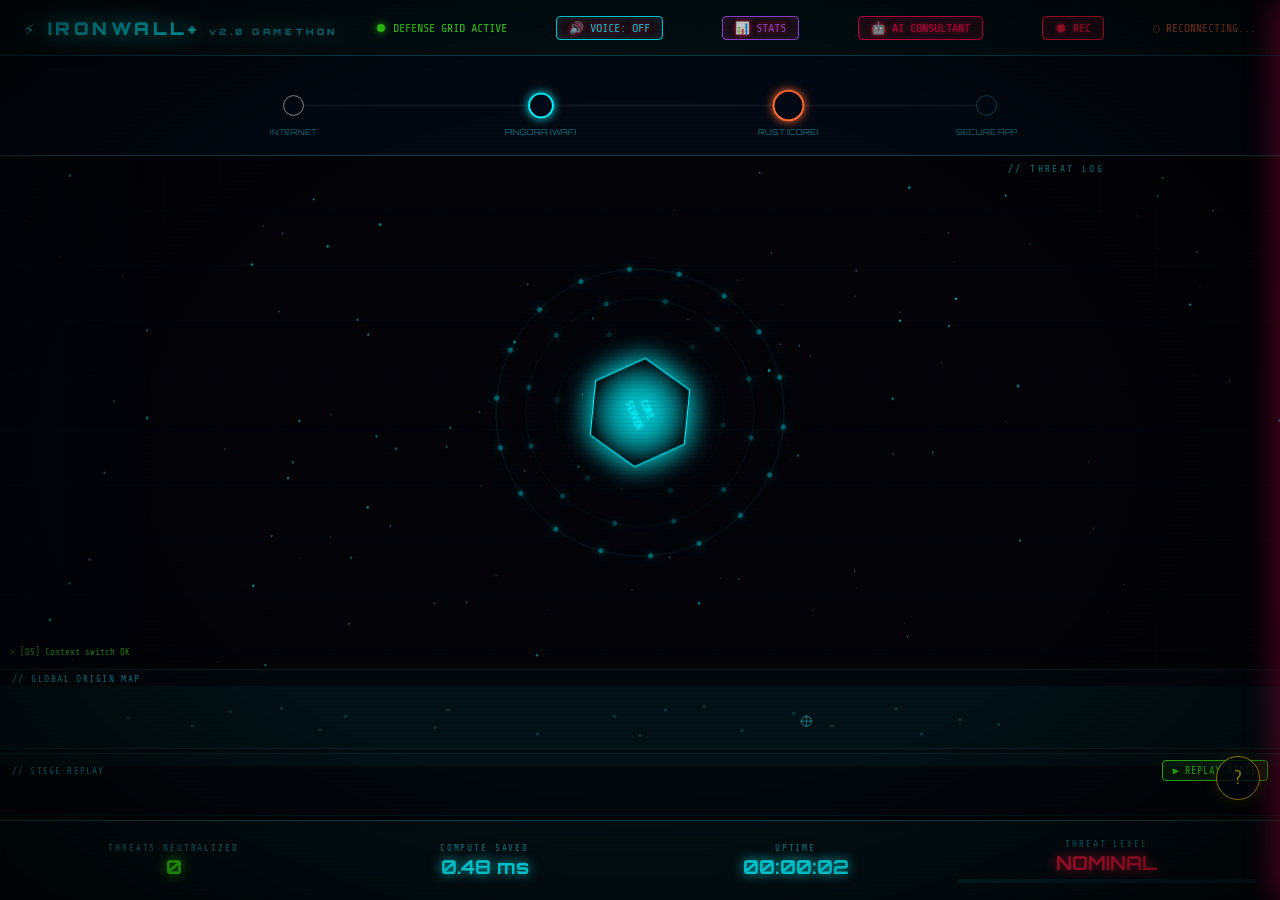
==== frontend/index.html @ 1abc2fde "feat: IronWall+ Gamethon v2.0 - complete demo with AI chatbot, attack flow fixes, voice announcement" ====
<!DOCTYPE html>
<html lang="en">

<head>
  <meta charset="UTF-8" />
  <meta name="viewport" content="width=device-width, initial-scale=1.0" />
  <title>IronWall+ | Cyberpunk Defense Grid</title>
  <meta name="description" content="IronWall+ — Real-time AI-powered network defense. Gamethon 2026 Demo." />
  <link rel="manifest" href="manifest.json" />
  <link rel="stylesheet" href="style.css" />
</head>

<body>

  <div id="app">

    <!-- ── Top Header ── -->
    <header id="header">
      <div class="logo">⚡ IRONWALL+ <span style="font-size:0.5em;opacity:0.6;">v2.0 GAMETHON</span></div>
      <div class="status-badge">
        <div class="status-dot"></div>
        <span>DEFENSE GRID ACTIVE</span>
      </div>
      <button id="voice-btn" class="record-btn"
        style="border-color: #00f5ff; color: #00f5ff; box-shadow: inset 0 0 10px rgba(0,245,255,0.2);">🔊 VOICE:
        OFF</button>
      <button id="stats-btn" class="record-btn"
        style="border-color:#a855f7;color:#a855f7;box-shadow:inset 0 0 10px rgba(168,85,247,0.2);">📊 STATS</button>
      <button id="ai-chat-toggle-btn" class="record-btn"
        style="border-color:#ff0055;color:#ff0055;box-shadow:inset 0 0 10px rgba(255,0,85,0.2);">🤖 AI
        CONSULTANT</button>
      <button id="record-btn" class="record-btn">⏺ REC</button>
      <div id="ws-status">◌ CONNECTING...</div>
    </header>

    <!-- ── Phase 4 — Network Visualization ── -->
    <div class="network-viz">
      <svg id="network-path-svg" viewBox="0 0 800 100">
        <path id="main-path" d="M 50,50 L 300,50 L 550,50 L 750,50" fill="none" stroke="rgba(255,255,255,0.05)"
          stroke-width="2" />
        <g class="node internet">
          <circle cx="50" cy="50" r="10" />
          <text x="50" y="80">INTERNET</text>
        </g>
        <g class="node pingora">
          <circle cx="300" cy="50" r="12" />
          <text x="300" y="80">PINGORA (WAF)</text>
        </g>
        <g class="node rust-core">
          <circle cx="550" cy="50" r="15" />
          <text x="550" y="80">RUST (CORE)</text>
        </g>
        <g class="node target">
          <circle cx="750" cy="50" r="10" />
          <text x="750" y="80">SECURE APP</text>
        </g>
        <!-- The Pulse -->
        <circle id="pulse-dot" cx="50" cy="50" r="6" fill="#00f5ff" opacity="0" />
      </svg>
    </div>

    <div id="arena-container">
      <div id="matrix-stream" class="matrix-log-container"></div>
      <!-- ── Arena ── -->
      <div id="arena">
        <!-- Main 2D Canvas — packets + Core Server -->
        <canvas id="gameCanvas"></canvas>
        <!-- WebGL glitch overlay shader -->
        <canvas id="glitchCanvas"></canvas>

        <!-- Combo Meter -->
        <div id="combo-display">
          <div id="combo-label">×1</div>
          <div id="combo-sub">COMBO MULTIPLIER</div>
        </div>

        <!-- Threat Log -->
        <div id="threat-log">
          <div id="threat-log-title">// THREAT LOG</div>
          <div id="log-entries"></div>
        </div>

        <!-- ── AI Debrief Notification (Blue Team slide-in) ── -->
        <div id="ai-debrief" class="ai-debrief hidden" aria-live="polite">
          <div class="debrief-header">
            <span class="debrief-shield">🛡</span>
            <span class="debrief-tag">FLUXGATE AI · BLUE TEAM DEBRIEF</span>
          </div>
          <div class="debrief-title" id="debrief-title">Attack Neutralized.</div>
          <div class="debrief-body" id="debrief-body"></div>
        </div>

      </div> <!-- End #arena -->
    </div> <!-- End #arena-container -->

    <!-- ── World Attack Map ── -->
    <div id="world-map-container">
      <div class="world-map-title">// GLOBAL ORIGIN MAP</div>
      <canvas id="worldMapCanvas"></canvas>
    </div>

    <!-- ── Live Stats Panel ── -->
    <div id="stats-panel" class="hidden">
      <div class="stats-header">// SESSION STATISTICS <button id="stats-close"
          style="float:right;background:none;border:none;color:#888;cursor:pointer;font-size:1rem;">✕</button></div>
      <div class="stats-grid">
        <div class="stat-card">
          <div class="stat-label">TOP THREAT</div>
          <div class="stat-value" id="stat-top-threat">--</div>
        </div>
        <div class="stat-card">
          <div class="stat-label">DAMAGE AVERTED</div>
          <div class="stat-value" id="stat-damage">₹0</div>
        </div>
        <div class="stat-card">
          <div class="stat-label">SESSIONS PROTECTED</div>
          <div class="stat-value" id="stat-sessions">9,814</div>
        </div>
        <div class="stat-card">
          <div class="stat-label">AVG BLOCK TIME</div>
          <div class="stat-value" id="stat-avg-block">--</div>
        </div>
      </div>
      <div class="stats-chart-label">// ATTACK BREAKDOWN</div>
      <div id="stats-bars">
        <!-- Populated by game.js -->
      </div>
      <div class="stats-chart-label" style="margin-top:12px;">// LAST 10 ATTACKS TIMELINE</div>
      <canvas id="sparklineCanvas" height="50"></canvas>
    </div>

    <!-- ── Attack Replay Panel ── -->
    <div id="replay-panel">
      <div class="replay-header">
        <span>// SIEGE REPLAY</span>
        <button id="replay-btn" title="Replay last 10 attacks">▶ REPLAY SIEGE</button>
      </div>
      <div id="replay-feed"></div>
    </div>

    <!-- ── Bottom HUD ── -->
    <footer id="hud">
      <div class="hud-block">
        <span class="hud-label">Threats Neutralized</span>
        <span class="hud-value safe" id="hud-threats">0</span>
      </div>
      <div class="hud-block">
        <span class="hud-label">Compute Saved</span>
        <span class="hud-value" id="hud-compute">0.00 ms</span>
      </div>
      <div class="hud-block">
        <span class="hud-label">Uptime</span>
        <span class="hud-value" id="hud-uptime">00:00:00</span>
      </div>
      <div class="hud-block">
        <span class="hud-label">Threat Level</span>
        <span class="hud-value danger" id="hud-level">NOMINAL</span>
        <div id="threat-bar-wrap">
          <div id="threat-bar"></div>
        </div>
      </div>
    </footer>

    <!-- ── Phase 3: Educational UI ── -->

    <!-- Code Fix Comparison Modal -->
    <div id="code-fix-overlay">
      <div id="code-fix-modal">
        <div class="fix-header">
          <h3 class="fix-title" id="fix-title">Technical Deep Dive</h3>
          <button class="fix-close" id="fix-close">&times;</button>
        </div>
        <div class="fix-grid">
          <div class="fix-column bad">
            <h4>⚠ Vulnerable Code</h4>
            <div class="code-block bad" id="code-bad"></div>
          </div>
          <div class="fix-column good">
            <h4>🛡 Secure Implementation</h4>
            <div class="code-block good" id="code-good"></div>
          </div>
        </div>
        <div class="fix-explanation" id="fix-explanation"></div>
      </div>
    </div>

    <!-- Cyber-Wiki Glossary Panel -->
    <div id="knowledge-btn" title="Open Cyber-Wiki">?</div>
    <div id="glossary-panel">
      <div class="glossary-header">
        <h3 class="glossary-title">Cyber-Wiki / Documentation</h3>
      </div>
      <div id="glossary-content">
        <!-- Populated by game.js -->
      </div>
    </div>

    <!-- ── Phase 4: Active Defense Quizzes ── -->
    <div id="quiz-overlay" class="hidden">
      <div id="quiz-modal">
        <div class="quiz-header">
          <span class="quiz-icon">⚠</span>
          <h3 class="quiz-title">ACTIVE THREAT BLOCKED</h3>
        </div>
        <div class="quiz-subtitle" id="quiz-subtitle">How do we patch the root vulnerability?</div>
        <div class="quiz-body">
          <div id="quiz-question" class="quiz-question"></div>
          <div id="quiz-options" class="quiz-options"></div>
        </div>
      </div>
    </div>

    <!-- ── Phase 5: Phishing Minigame (Email Client) ── -->
    <div id="phishing-overlay" class="hidden">
      <div id="phishing-modal">
        <div class="phish-header">
          <div style="font-size: 1.2rem;">✉ New Message: <span id="phish-subject">Urgent: Password Reset Required</span>
          </div>
        </div>
        <div class="phish-body">
          <div class="phish-meta">
            From: <span id="phish-from" class="phish-sender">admin@ironwa11.com</span><br>
            To: <span class="phish-recipient">employee@ironwall.com</span>
          </div>
          <div id="phish-content" class="phish-content">
            Please click the secure link below to verify your IronWall+ active directory credentials immediately to
            avoid account suspension.
          </div>
          <div class="phish-link-box">
            <a href="#" id="phish-bad-link">https://secure.ironwall.corp-auth.com/login</a>
          </div>
        </div>
        <div class="phish-footer">
          <button class="phish-btn safe" id="phish-report-btn">Report to IT (Phishing)</button>
          <button class="phish-btn danger" id="phish-open-btn">Open Link</button>
        </div>
      </div>
    </div>

    <!-- ── FEATURE 10: LOCAL AI CHATBOT (PHI-3) ── -->
    <div id="ai-chat-panel" class="hidden">
      <div class="ai-chat-header">
        <span>🤖 IRONWALL+ AI CONSULTANT</span>
        <button id="ai-chat-close"
          style="background:none;border:none;color:#ff6b35;font-size:1.2rem;cursor:pointer;">✕</button>
      </div>
      <div class="ai-chat-config">
        <label style="font-size:0.7rem; color:#aaa;">Local API Endpoint (OpenAI Format):</label>
        <input type="text" id="ai-endpoint-url" value="http://localhost:11434/api/generate"
          style="width:100%; padding:4px; font-size:0.75rem; background:#000; color:#00f5ff; border:1px solid #005a9e; margin-top:4px;">
        <label style="font-size:0.7rem; color:#aaa; margin-top:5px; display:block;">Model Name:</label>
        <input type="text" id="ai-model-name" value="phi3"
          style="width:100%; padding:4px; font-size:0.75rem; background:#000; color:#00f5ff; border:1px solid #005a9e; margin-top:4px;">
      </div>
      <div id="ai-chat-history">
        <div class="chat-msg ai">
          <strong>SYSTEM:</strong> Phi-3 Consultant Online. Ask me about cybersecurity, the IronWall+ architecture, or
          how to mitigate specific threats.
        </div>
      </div>
      <div class="ai-chat-input-area">
        <input type="text" id="ai-chat-input" placeholder="Ask the AI Consultant..." autocomplete="off">
        <button id="ai-chat-send">SEND</button>
      </div>
    </div>

  </div> <!-- End #app -->

  <script src="recorder.js"></script>
  <script src="chatbot.js"></script>
  <script src="game.js"></script>
  <script>
    if ('serviceWorker' in navigator) {
      navigator.serviceWorker.register('sw.js');
    }
  </script>
</body>

</html>
---- frontend/style.css ----
﻿/* ═══════════════════════════════════════════════════════════════
   IronWall+ Gamethon — Cyberpunk Stylesheet v2 (Educational Edition)
   CRT Scanlines · Neon Glow · WebGL Glitch · Modal System
═══════════════════════════════════════════════════════════════ */

@import url('https://fonts.googleapis.com/css2?family=Share+Tech+Mono&family=Orbitron:wght@700;900&display=swap');

:root {
  --neon-cyan: #00f5ff;
  --neon-green: #39ff14;
  --neon-red: #ff1744;
  --neon-orange: #ff6b35;
  --neon-purple: #bf5fff;
  --neon-gold: #ffd700;
  --neon-blue: #2979ff;
  --bg-deep: #030308;
  --bg-panel: rgba(0, 245, 255, 0.04);
  --border-glow: rgba(0, 245, 255, 0.25);
  --text-dim: rgba(0, 245, 255, 0.55);
}

*,
*::before,
*::after {
  box-sizing: border-box;
  margin: 0;
  padding: 0;
}

html,
body {
  width: 100%;
  height: 100%;
  background: var(--bg-deep);
  color: var(--neon-cyan);
  font-family: 'Share Tech Mono', monospace;
  overflow: hidden;
  user-select: none;
}

/* ── CRT Scanline Overlay (very subtle — not green) ──────────────────── */
body::before {
  content: '';
  position: fixed;
  inset: 0;
  pointer-events: none;
  z-index: 9998;
  background: repeating-linear-gradient(to bottom,
      transparent 0px,
      transparent 3px,
      rgba(0, 0, 0, 0.06) 3px,
      rgba(0, 0, 0, 0.06) 4px);
}

/* ── Screen vignette ─────────────────────────────────────────── */
body::after {
  content: '';
  position: fixed;
  inset: 0;
  pointer-events: none;
  z-index: 9997;
  background: radial-gradient(ellipse at center, transparent 55%, rgba(0, 0, 0, 0.75) 100%);
}

/* ─────────────────────────────────────────────────────────────── */
/*  MAIN GAME BOARD LAYOUT                                        */
/* ─────────────────────────────────────────────────────────────── */
#app {
  display: grid;
  grid-template-rows: 56px auto 1fr 80px;
  width: 100vw;
  height: 100vh;
}

/* ── Top Header Bar ────────────────────────────────────────────── */
#header {
  display: flex;
  align-items: center;
  justify-content: space-between;
  padding: 0 24px;
  background: rgba(0, 245, 255, 0.05);
  border-bottom: 1px solid var(--border-glow);
  backdrop-filter: blur(6px);
}

#header .logo {
  font-family: 'Orbitron', monospace;
  font-weight: 900;
  font-size: 1.1rem;
  letter-spacing: 0.2em;
  color: var(--neon-cyan);
  text-shadow: 0 0 18px var(--neon-cyan), 0 0 40px rgba(0, 245, 255, 0.4);
}

#header .status-badge {
  display: flex;
  align-items: center;
  gap: 8px;
  font-size: 0.75rem;
  color: var(--neon-green);
}

#header .status-dot {
  width: 8px;
  height: 8px;
  border-radius: 50%;
  background: var(--neon-green);
  box-shadow: 0 0 8px var(--neon-green);
  animation: pulse-dot 1.2s ease-in-out infinite;
}

@keyframes pulse-dot {

  0%,
  100% {
    opacity: 1;
    transform: scale(1);
  }

  50% {
    opacity: 0.4;
    transform: scale(0.7);
  }
}

#ws-status {
  font-size: 0.72rem;
  color: var(--neon-orange);
}

.record-btn {
  background: rgba(255, 23, 68, 0.1);
  border: 1px solid var(--neon-red);
  color: var(--neon-red);
  font-family: 'Share Tech Mono', monospace;
  font-size: 0.75rem;
  padding: 4px 12px;
  border-radius: 4px;
  cursor: pointer;
  text-shadow: 0 0 5px var(--neon-red);
  box-shadow: inset 0 0 10px rgba(255, 23, 68, 0.2);
  transition: all 0.2s ease;
  margin: 0 10px;
}

.record-btn:hover {
  background: rgba(255, 23, 68, 0.2);
  box-shadow: 0 0 10px rgba(255, 23, 68, 0.4), inset 0 0 15px rgba(255, 23, 68, 0.3);
}

.record-btn.recording {
  background: var(--neon-red);
  color: #fff;
  font-weight: bold;
  box-shadow: 0 0 20px rgba(255, 23, 68, 0.8);
  animation: pulse-record 1.5s infinite;
}

@keyframes pulse-record {

  0%,
  100% {
    box-shadow: 0 0 10px rgba(255, 23, 68, 0.6);
  }

  50% {
    box-shadow: 0 0 30px rgba(255, 23, 68, 1);
  }
}

/* ── Canvas Arena ─────────────────────────────────────────────── */
#arena-container {
  position: relative;
  width: 100%;
  height: 100%;
  overflow: hidden;
}

#arena {
  position: relative;
  width: 100%;
  height: 100%;
  display: flex;
  align-items: center;
  justify-content: center;
  overflow: hidden;
  background: radial-gradient(circle at center, rgba(0, 245, 255, 0.03) 0%, transparent 70%);
}

#gameCanvas {
  position: absolute;
  inset: 0;
  width: 100%;
  height: 100%;
}

#glitchCanvas {
  position: absolute;
  inset: 0;
  width: 100%;
  height: 100%;
  pointer-events: none;
  mix-blend-mode: screen;
  opacity: 0.6;
}

/* ── Floating Score Popups ────────────────────────────────────── */
.exp-popup {
  position: absolute;
  font-family: 'Orbitron', monospace;
  font-weight: 900;
  font-size: 1.5rem;
  color: var(--neon-green);
  text-shadow: 0 0 20px var(--neon-green);
  pointer-events: none;
  animation: float-up 1.8s ease-out forwards;
  z-index: 100;
  white-space: nowrap;
}

.exp-popup.threat {
  color: var(--neon-red);
  text-shadow: 0 0 20px var(--neon-red);
}

@keyframes float-up {
  0% {
    opacity: 1;
    transform: translateY(0) scale(1);
  }

  40% {
    opacity: 1;
    transform: translateY(-40px) scale(1.25);
  }

  100% {
    opacity: 0;
    transform: translateY(-100px) scale(0.8);
  }
}

/* ── Combo Meter ──────────────────────────────────────────────── */
#combo-display {
  position: absolute;
  top: 12px;
  left: 50%;
  transform: translateX(-50%);
  text-align: center;
  z-index: 90;
  display: none;
}

#combo-display.active {
  display: block;
}

#combo-label {
  font-family: 'Orbitron', monospace;
  font-size: 2.5rem;
  font-weight: 900;
  color: var(--neon-orange);
  text-shadow: 0 0 30px var(--neon-orange), 0 0 60px rgba(255, 107, 53, 0.6);
  animation: combo-pulse 0.3s ease-out;
}

#combo-sub {
  font-size: 0.7rem;
  letter-spacing: 0.3em;
  color: var(--text-dim);
}

@keyframes combo-pulse {
  0% {
    transform: scale(1.6);
  }

  100% {
    transform: scale(1);
  }
}

/* ── Threat Log Panel (right side) ───────────────────────────── */
#threat-log {
  position: absolute;
  top: 8px;
  right: 12px;
  width: 260px;
  max-height: 320px;
  overflow: hidden;
  z-index: 80;
}

#threat-log-title {
  font-size: 0.6rem;
  letter-spacing: 0.25em;
  color: var(--text-dim);
  margin-bottom: 6px;
  text-transform: uppercase;
}

.log-entry {
  font-size: 0.62rem;
  padding: 4px 8px;
  margin-bottom: 3px;
  border-left: 2px solid var(--neon-red);
  background: rgba(255, 23, 68, 0.08);
  animation: slide-in 0.3s ease-out;
  white-space: nowrap;
  overflow: hidden;
  text-overflow: ellipsis;
}

.log-entry.safe {
  border-left-color: var(--neon-green);
  background: rgba(57, 255, 20, 0.06);
}

@keyframes slide-in {
  from {
    opacity: 0;
    transform: translateX(20px);
  }

  to {
    opacity: 1;
    transform: translateX(0);
  }
}

/* ── Border Pulse on Threat ───────────────────────────────────── */
#arena.threat-alert {
  animation: border-threat 0.6s ease-out;
}

@keyframes border-threat {

  0%,
  100% {
    box-shadow: inset 0 0 0px transparent;
  }

  25% {
    box-shadow: inset 0 0 60px rgba(255, 23, 68, 0.5);
  }

  75% {
    box-shadow: inset 0 0 40px rgba(255, 23, 68, 0.3);
  }
}

#arena.safe-pulse {
  animation: border-safe 0.5s ease-out;
}

@keyframes border-safe {

  0%,
  100% {
    box-shadow: inset 0 0 0px transparent;
  }

  50% {
    box-shadow: inset 0 0 50px rgba(57, 255, 20, 0.3);
  }
}

/* ── Bottom HUD ────────────────────────────────────────────────── */
#hud {
  display: grid;
  grid-template-columns: repeat(4, 1fr);
  align-items: center;
  padding: 0 24px;
  background: rgba(0, 245, 255, 0.05);
  border-top: 1px solid var(--border-glow);
  backdrop-filter: blur(6px);
  gap: 12px;
  height: 80px;
}

.hud-block {
  display: flex;
  flex-direction: column;
  align-items: center;
}

.hud-label {
  font-size: 0.58rem;
  letter-spacing: 0.2em;
  color: var(--text-dim);
  text-transform: uppercase;
  margin-bottom: 2px;
}

.hud-value {
  font-family: 'Orbitron', monospace;
  font-size: 1.2rem;
  font-weight: 700;
  color: var(--neon-cyan);
  text-shadow: 0 0 12px var(--neon-cyan);
  transition: color 0.3s;
}

.hud-value.danger {
  color: var(--neon-red);
  text-shadow: 0 0 12px var(--neon-red);
}

.hud-value.safe {
  color: var(--neon-green);
  text-shadow: 0 0 12px var(--neon-green);
}

#threat-bar-wrap {
  width: 100%;
  height: 4px;
  background: rgba(0, 245, 255, 0.1);
  border-radius: 2px;
  overflow: hidden;
  margin-top: 4px;
}

#threat-bar {
  height: 100%;
  width: 0%;
  background: linear-gradient(90deg, var(--neon-green), var(--neon-orange), var(--neon-red));
  transition: width 0.4s ease;
  box-shadow: 0 0 8px var(--neon-red);
}

/* ═══════════════════════════════════════════════════════════════
   FEATURE 3 — AI DEBRIEF NOTIFICATION + OUROBOROS MODE
═══════════════════════════════════════════════════════════════ */
.ai-debrief {
  position: absolute;
  bottom: 20px;
  left: 16px;
  width: 340px;
  max-width: calc(100% - 32px);
  background: rgba(3, 10, 22, 0.92);
  border: 1px solid rgba(41, 121, 255, 0.6);
  border-left: 3px solid var(--neon-blue);
  border-radius: 8px;
  padding: 14px 16px;
  z-index: 200;
  backdrop-filter: blur(12px);
  box-shadow: 0 0 30px rgba(41, 121, 255, 0.25), inset 0 0 20px rgba(41, 121, 255, 0.05);

  /* Start off-screen left */
  transform: translateX(calc(-100% - 20px));
  opacity: 0;
  transition: transform 0.45s cubic-bezier(0.16, 1, 0.3, 1), opacity 0.35s ease;
}

.ai-debrief.hidden {
  display: none;
}

.ai-debrief.slide-in {
  transform: translateX(0);
  opacity: 1;
}

.debrief-header {
  display: flex;
  align-items: center;
  gap: 8px;
  margin-bottom: 6px;
}

.debrief-shield {
  font-size: 1.1rem;
}

.debrief-tag {
  font-size: 0.55rem;
  letter-spacing: 0.2em;
  color: var(--neon-blue);
  text-transform: uppercase;
}

.debrief-title {
  font-family: 'Orbitron', monospace;
  font-size: 0.75rem;
  font-weight: 700;
  color: var(--neon-green);
  text-shadow: 0 0 10px var(--neon-green);
  margin-bottom: 8px;
}

.debrief-body {
  font-size: 0.65rem;
  line-height: 1.6;
  color: rgba(0, 245, 255, 0.8);
  min-height: 40px;
}

.debrief-body code {
  color: var(--neon-orange);
  background: rgba(255, 107, 53, 0.12);
  padding: 1px 4px;
  border-radius: 3px;
  font-family: 'Share Tech Mono', monospace;
}

.debrief-body strong {
  color: var(--neon-green);
}

/* Ouroboros mode override — green-gold genetic AI theme */
.ai-debrief.ouroboros-mode {
  border-color: rgba(255, 215, 0, 0.55);
  border-left-color: var(--neon-gold);
  box-shadow: 0 0 30px rgba(255, 215, 0, 0.2), inset 0 0 20px rgba(255, 215, 0, 0.04);
}

.ai-debrief.ouroboros-mode .debrief-tag {
  color: var(--neon-gold);
}

.ai-debrief.ouroboros-mode .debrief-title {
  color: var(--neon-gold);
  text-shadow: 0 0 10px var(--neon-gold);
}

/* typewriter cursor */
.cursor {
  animation: blink 0.7s step-end infinite;
  color: var(--neon-cyan);
}

@keyframes blink {
  50% {
    opacity: 0;
  }
}

/* ═══════════════════════════════════════════════════════════════
   ATTACKER PAGE — BASE STYLES
═══════════════════════════════════════════════════════════════ */
#attacker-app {
  height: 100vh;
  width: 100%;
  max-width: 100vw;
  display: flex;
  flex-direction: column;
  padding: 12px 10px;
  gap: 10px;
  background: var(--bg-deep);
  overflow-y: auto;
  overflow-x: hidden;
  box-sizing: border-box;
  -webkit-overflow-scrolling: touch;
  scrollbar-width: thin;
  scrollbar-color: rgba(0, 245, 255, 0.3) transparent;
}

/* Webkit slim scrollbar for #attacker-app */
#attacker-app::-webkit-scrollbar {
  width: 4px;
}

#attacker-app::-webkit-scrollbar-track {
  background: transparent;
}

#attacker-app::-webkit-scrollbar-thumb {
  background: rgba(0, 245, 255, 0.25);
  border-radius: 4px;
}

#attacker-app::-webkit-scrollbar-thumb:hover {
  background: rgba(0, 245, 255, 0.5);
}

.attacker-header {
  text-align: center;
  padding: 6px 0;
  width: 100%;
  box-sizing: border-box;
}

.attacker-title {
  font-family: 'Orbitron', monospace;
  font-size: 1rem;
  font-weight: 900;
  letter-spacing: 0.12em;
  color: var(--neon-red);
  text-shadow: 0 0 20px var(--neon-red);
  word-break: break-word;
}

.attacker-sub {
  font-size: 0.6rem;
  color: var(--text-dim);
  letter-spacing: 0.15em;
  margin-top: 4px;
  word-break: break-all;
}

/* Score Panel — top row: 3 stat tiles, bottom row: 2 buttons */
.score-panel {
  display: grid;
  grid-template-columns: 1fr 1fr 1fr;
  grid-template-rows: auto auto;
  gap: 5px;
  width: 100%;
  box-sizing: border-box;
}

/* The 2 button items span full width together on row 2 */
.score-panel>div:nth-child(4),
.score-panel>div:nth-child(5) {
  grid-column: span 1;
}

/* Make the button row only 2 columns */
.score-panel>div:nth-child(4) {
  grid-column: 1 / 2;
}

.score-panel>div:nth-child(5) {
  grid-column: 2 / 4;
}

.score-item {
  background: rgba(0, 245, 255, 0.04);
  border: 1px solid rgba(0, 245, 255, 0.12);
  border-radius: 6px;
  padding: 5px 6px;
  text-align: center;
  box-sizing: border-box;
  display: flex;
  flex-direction: column;
  align-items: center;
  justify-content: center;
}

.score-item .slabel {
  display: block;
  font-size: 0.48rem;
  color: var(--text-dim);
  letter-spacing: 0.08em;
  margin-bottom: 1px;
  white-space: nowrap;
}

.score-item .sval {
  display: block;
  font-family: 'Orbitron', monospace;
  font-size: 1rem;
  font-weight: 700;
  color: var(--neon-cyan);
}


/* Section divider — used between LIVE FIRE / INTEL / POWERED BY */
.section-divider {
  display: flex;
  align-items: center;
  gap: 8px;
  width: 100%;
  margin: 6px 0 2px;
  box-sizing: border-box;
}

.section-divider-line {
  flex: 1;
  height: 1px;
  background: linear-gradient(90deg, transparent, rgba(0, 245, 255, 0.25), transparent);
}

.section-divider-label {
  font-size: 0.58rem;
  letter-spacing: 0.18em;
  color: var(--text-dim);
  white-space: nowrap;
}

.section-divider.intel .section-divider-line {
  background: linear-gradient(90deg, transparent, rgba(120, 144, 156, 0.3), transparent);
}

.section-divider.intel .section-divider-label {
  color: #78909c;
}

.section-divider.powered .section-divider-line {
  background: linear-gradient(90deg, transparent, rgba(191, 95, 255, 0.3), transparent);
}

.section-divider.powered .section-divider-label {
  color: var(--neon-purple);
}

.attack-grid {
  display: grid;
  grid-template-columns: 1fr 1fr;
  gap: 7px;
  width: 100%;
  box-sizing: border-box;
}

.attack-btn {
  display: flex;
  flex-direction: column;
  align-items: center;
  justify-content: center;
  gap: 5px;
  min-height: 90px;
  padding: 10px 6px;
  border-radius: 10px;
  border: 1.5px solid;
  cursor: pointer;
  font-family: 'Share Tech Mono', monospace;
  font-size: 0.85rem;
  text-align: center;
  letter-spacing: 0.03em;
  background: var(--bg-panel);
  backdrop-filter: blur(4px);
  transition: transform 0.1s ease, box-shadow 0.2s ease;
  touch-action: manipulation;
  -webkit-tap-highlight-color: transparent;
  position: relative;
  min-width: 0;
  width: 100%;
  box-sizing: border-box;
  overflow: hidden;
}

.attack-btn:active {
  transform: scale(0.94);
}

.attack-btn .btn-icon {
  font-size: 1.7rem;
  line-height: 1;
}

.attack-btn .btn-label {
  font-size: 0.75rem;
  line-height: 1.3;
  font-weight: bold;
}

.attack-btn .btn-damage {
  font-size: 0.58rem;
  color: var(--text-dim);
  letter-spacing: 0.12em;
}

.attack-btn .blast-hint {
  font-size: 0.52rem;
  color: var(--neon-orange);
  opacity: 0.6;
  letter-spacing: 0.1em;
}

.attack-btn.sql {
  border-color: var(--neon-purple);
  color: var(--neon-purple);
  box-shadow: 0 0 15px rgba(191, 95, 255, 0.2), inset 0 0 20px rgba(191, 95, 255, 0.05);
}

.attack-btn.sql:hover {
  box-shadow: 0 0 25px rgba(191, 95, 255, 0.35), inset 0 0 20px rgba(191, 95, 255, 0.08);
}

.attack-btn.xss {
  border-color: #00e5cc;
  color: #00e5cc;
  box-shadow: 0 0 15px rgba(0, 229, 204, 0.2), inset 0 0 20px rgba(0, 229, 204, 0.05);
}

.attack-btn.xss:hover {
  box-shadow: 0 0 25px rgba(0, 229, 204, 0.4), inset 0 0 20px rgba(0, 229, 204, 0.08);
}

.attack-btn.traversal {
  border-color: #aaff00;
  color: #aaff00;
  box-shadow: 0 0 15px rgba(170, 255, 0, 0.2), inset 0 0 20px rgba(170, 255, 0, 0.05);
}

.attack-btn.traversal:hover {
  box-shadow: 0 0 25px rgba(170, 255, 0, 0.4), inset 0 0 20px rgba(170, 255, 0, 0.08);
}

.attack-btn.zero {
  border-color: var(--neon-red);
  color: var(--neon-red);
  box-shadow: 0 0 15px rgba(255, 23, 68, 0.2), inset 0 0 20px rgba(255, 23, 68, 0.05);
}

.attack-btn.zero:hover {
  box-shadow: 0 0 30px rgba(255, 23, 68, 0.4), inset 0 0 20px rgba(255, 23, 68, 0.08);
}

.attack-btn.mirror {
  border-color: #7c4dff;
  color: #7c4dff;
  box-shadow: 0 0 15px rgba(124, 77, 255, 0.2), inset 0 0 20px rgba(124, 77, 255, 0.05);
}

.attack-btn.mirror:hover {
  box-shadow: 0 0 30px rgba(124, 77, 255, 0.45), inset 0 0 20px rgba(124, 77, 255, 0.08);
}

.attack-btn.ddos {
  border-color: var(--neon-orange);
  color: var(--neon-orange);
  box-shadow: 0 0 15px rgba(255, 107, 53, 0.2), inset 0 0 20px rgba(255, 107, 53, 0.05);
  grid-column: span 2;
  min-height: 90px;
}

.attack-btn.ddos:hover {
  box-shadow: 0 0 35px rgba(255, 107, 53, 0.45), inset 0 0 20px rgba(255, 107, 53, 0.08);
}

.attack-btn.phish {
  border-color: var(--neon-gold);
  color: var(--neon-gold);
  box-shadow: 0 0 15px rgba(255, 215, 0, 0.2), inset 0 0 20px rgba(255, 215, 0, 0.05);
}

.attack-btn.phish:hover {
  box-shadow: 0 0 35px rgba(255, 215, 0, 0.45), inset 0 0 20px rgba(255, 215, 0, 0.08);
}

.attack-btn.firing {
  animation: btn-fire 0.3s ease-out;
}

@keyframes btn-fire {
  0% {
    transform: scale(0.92);
  }

  60% {
    transform: scale(1.05);
  }

  100% {
    transform: scale(1);
  }
}

/* ══════════════════════════════════════════════════
   TECH STACK BADGES
══════════════════════════════════════════════════ */
.tech-stack-panel {
  background: rgba(0, 245, 255, 0.03);
  border: 1px solid var(--border-glow);
  border-radius: 8px;
  padding: 10px 14px;
}

.tech-stack-title {
  font-size: 0.55rem;
  letter-spacing: 0.25em;
  color: var(--text-dim);
  margin-bottom: 8px;
}

.tech-badges {
  display: flex;
  flex-wrap: wrap;
  gap: 6px;
}

.tbadge {
  font-size: 0.58rem;
  padding: 3px 8px;
  border-radius: 20px;
  border: 1px solid;
  letter-spacing: 0.05em;
  white-space: nowrap;
}

.tbadge.rust {
  border-color: #ff6b35;
  color: #ff6b35;
  background: rgba(255, 107, 53, 0.08);
}

.tbadge.pingora {
  border-color: #00f5ff;
  color: #00f5ff;
  background: rgba(0, 245, 255, 0.06);
}

.tbadge.ebpf {
  border-color: #bf5fff;
  color: #bf5fff;
  background: rgba(191, 95, 255, 0.07);
}

.tbadge.ai {
  border-color: #39ff14;
  color: #39ff14;
  background: rgba(57, 255, 20, 0.06);
}

.tbadge.wasm {
  border-color: #7c4dff;
  color: #7c4dff;
  background: rgba(124, 77, 255, 0.07);
}

.tbadge.ouroboros {
  border-color: #ffd700;
  color: #ffd700;
  background: rgba(255, 215, 0, 0.07);
}

.tbadge.gossip {
  border-color: #00e5cc;
  color: #00e5cc;
  background: rgba(0, 229, 204, 0.06);
}

.tbadge.tpm {
  border-color: #ff1744;
  color: #ff1744;
  background: rgba(255, 23, 68, 0.07);
}

.attacker-status {
  text-align: center;
  font-size: 0.65rem;
  color: var(--text-dim);
  padding: 8px 0;
  border-top: 1px solid var(--border-glow);
}

#atk-ws-status {
  color: var(--neon-orange);
}

.score-panel {
  display: flex;
  justify-content: space-around;
  padding: 10px 0;
  border: 1px solid var(--border-glow);
  border-radius: 8px;
  background: var(--bg-panel);
}

.score-item {
  text-align: center;
}

.score-item .slabel {
  font-size: 0.55rem;
  letter-spacing: 0.2em;
  color: var(--text-dim);
  display: block;
}

.score-item .sval {
  font-family: 'Orbitron', monospace;
  font-size: 1.3rem;
  font-weight: 900;
  color: var(--neon-red);
  text-shadow: 0 0 12px var(--neon-red);
}

/* ═══════════════════════════════════════════════════════════════
   FEATURE 2 — BLAST RADIUS PANEL
═══════════════════════════════════════════════════════════════ */
.blast-panel {
  background: rgba(3, 3, 8, 0.9);
  border: 1px solid rgba(255, 107, 53, 0.5);
  border-radius: 8px;
  padding: 12px 14px;
  transition: opacity 0.3s ease, transform 0.3s ease;
  opacity: 0;
  transform: translateY(6px);
}

.blast-panel.hidden {
  display: none;
}

.blast-panel.visible {
  display: block;
  opacity: 1;
  transform: translateY(0);
  animation: blast-appear 0.25s ease-out forwards;
}

@keyframes blast-appear {
  from {
    opacity: 0;
    transform: translateY(8px) scale(0.97);
  }

  to {
    opacity: 1;
    transform: translateY(0) scale(1);
  }
}

.blast-panel-header {
  display: flex;
  align-items: center;
  gap: 8px;
  margin-bottom: 6px;
}

.blast-icon {
  font-size: 1rem;
}

.blast-panel-title {
  font-family: 'Orbitron', monospace;
  font-size: 0.7rem;
  font-weight: 700;
  color: var(--neon-orange);
  text-shadow: 0 0 10px var(--neon-orange);
  letter-spacing: 0.12em;
}

.blast-panel-body {
  font-size: 0.65rem;
  line-height: 1.6;
  color: rgba(0, 245, 255, 0.75);
}

.blast-panel-body strong {
  color: var(--neon-red);
}

/* ═══════════════════════════════════════════════════════════════
   MODAL OVERLAY — shared base
═══════════════════════════════════════════════════════════════ */
.modal-overlay {
  position: fixed;
  inset: 0;
  z-index: 9000;
  background: rgba(0, 0, 0, 0.75);
  backdrop-filter: blur(4px);
  display: flex;
  align-items: center;
  justify-content: center;
  padding: 16px;
  opacity: 0;
  transition: opacity 0.3s ease;
}

.modal-overlay.hidden {
  display: none;
}

.modal-overlay.open {
  opacity: 1;
}

/* ── Close btn shared ────────────────────────────────────────── */
.xray-close {
  background: none;
  border: 1px solid rgba(255, 255, 255, 0.15);
  color: var(--text-dim);
  font-size: 0.9rem;
  width: 28px;
  height: 28px;
  border-radius: 50%;
  cursor: pointer;
  display: flex;
  align-items: center;
  justify-content: center;
  transition: border-color 0.2s, color 0.2s;
  flex-shrink: 0;
}

.xray-close:hover {
  border-color: var(--neon-red);
  color: var(--neon-red);
}

/* ═══════════════════════════════════════════════════════════════
   FEATURE 1 — PAYLOAD X-RAY MODAL
═══════════════════════════════════════════════════════════════ */
.xray-modal {
  background: rgba(4, 8, 20, 0.97);
  border: 1px solid rgba(0, 245, 255, 0.35);
  border-radius: 14px;
  padding: 20px;
  width: 100%;
  max-width: 520px;
  box-shadow: 0 0 60px rgba(0, 245, 255, 0.15), inset 0 0 40px rgba(0, 245, 255, 0.03);
  animation: modal-slide-up 0.3s cubic-bezier(0.16, 1, 0.3, 1) forwards;
  display: flex;
  flex-direction: column;
  gap: 16px;
}

@keyframes modal-slide-up {
  from {
    transform: translateY(30px) scale(0.96);
    opacity: 0;
  }

  to {
    transform: translateY(0) scale(1);
    opacity: 1;
  }
}

.xray-header {
  display: flex;
  align-items: center;
  gap: 10px;
}

.xray-eye {
  font-size: 1.2rem;
}

.xray-title {
  font-family: 'Orbitron', monospace;
  font-size: 0.85rem;
  font-weight: 700;
  color: var(--neon-cyan);
  text-shadow: 0 0 14px var(--neon-cyan);
  flex: 1;
  letter-spacing: 0.1em;
}

/* Payload code block */
.xray-payload-block {
  background: rgba(0, 0, 0, 0.5);
  border: 1px solid rgba(0, 245, 255, 0.15);
  border-radius: 8px;
  padding: 12px 14px;
}

.xray-label {
  font-size: 0.55rem;
  letter-spacing: 0.25em;
  color: var(--text-dim);
  margin-bottom: 8px;
}

.xray-code {
  font-family: 'Share Tech Mono', monospace;
  font-size: 0.72rem;
  line-height: 1.7;
  color: rgba(0, 245, 255, 0.9);
  word-break: break-all;
}

/* Syntax highlight for the dangerous token */
mark.danger-token {
  background: rgba(255, 107, 53, 0.2);
  color: var(--neon-orange);
  text-shadow: 0 0 8px var(--neon-orange);
  border-radius: 3px;
  padding: 1px 4px;
  border-bottom: 2px solid var(--neon-orange);
  animation: token-pulse 1.5s ease-in-out infinite;
}

@keyframes token-pulse {

  0%,
  100% {
    box-shadow: 0 0 0px transparent;
  }

  50% {
    box-shadow: 0 0 12px rgba(255, 107, 53, 0.5);
  }
}

/* Lesson callout */
.xray-lesson {
  background: rgba(255, 107, 53, 0.06);
  border: 1px solid rgba(255, 107, 53, 0.3);
  border-left: 3px solid var(--neon-orange);
  border-radius: 6px;
  padding: 10px 12px;
}

.xray-lesson-tag {
  font-size: 0.55rem;
  color: var(--neon-orange);
  letter-spacing: 0.2em;
  margin-bottom: 6px;
}

.xray-lesson-text {
  font-size: 0.68rem;
  line-height: 1.65;
  color: rgba(0, 245, 255, 0.8);
}

.xray-lesson-text code {
  color: var(--neon-orange);
  background: rgba(255, 107, 53, 0.15);
  padding: 1px 4px;
  border-radius: 3px;
}

/* Drag-to-fire zone */
.xray-fire-zone {
  border: 1px dashed rgba(0, 245, 255, 0.2);
  border-radius: 8px;
  padding: 14px;
  background: rgba(0, 245, 255, 0.02);
}

.xray-drag-label {
  font-size: 0.6rem;
  color: var(--text-dim);
  letter-spacing: 0.1em;
  margin-bottom: 12px;
  text-align: center;
}

.xray-drag-row {
  display: flex;
  align-items: center;
  gap: 12px;
  justify-content: center;
}

.xray-arrow {
  font-size: 1.4rem;
  color: var(--text-dim);
  animation: blink-arrow 1s ease-in-out infinite;
}

@keyframes blink-arrow {

  0%,
  100% {
    opacity: 1;
    transform: translateX(0);
  }

  50% {
    opacity: 0.4;
    transform: translateX(4px);
  }
}

/* Draggable payload chip */
.payload-chip {
  display: flex;
  align-items: center;
  gap: 8px;
  padding: 10px 16px;
  background: rgba(255, 23, 68, 0.12);
  border: 1.5px solid var(--neon-red);
  border-radius: 8px;
  cursor: grab;
  font-size: 0.72rem;
  color: var(--neon-red);
  text-shadow: 0 0 8px var(--neon-red);
  box-shadow: 0 0 14px rgba(255, 23, 68, 0.2);
  transition: transform 0.15s ease, box-shadow 0.15s ease;
  user-select: none;
}

.payload-chip:hover {
  transform: scale(1.05);
  box-shadow: 0 0 24px rgba(255, 23, 68, 0.4);
}

.payload-chip.chip-selected {
  background: var(--neon-red);
  color: #fff;
  transform: scale(1.05);
  box-shadow: 0 0 30px rgba(255, 23, 68, 0.8);
}

.payload-chip.dragging {
  opacity: 0.5;
  cursor: grabbing;
  transform: scale(0.95);
}

.payload-chip.dragged {
  opacity: 0.3;
}

.payload-chip.chip-selected {
  border-color: var(--neon-orange);
  color: var(--neon-orange);
  box-shadow: 0 0 20px rgba(255, 107, 53, 0.5);
  animation: chip-throb 0.5s ease-in-out infinite alternate;
}

@keyframes chip-throb {
  from {
    transform: scale(1);
  }

  to {
    transform: scale(1.06);
  }
}

.chip-icon {
  font-size: 1rem;
}

/* Firing chamber drop target */
.firing-chamber {
  position: relative;
  width: 110px;
  height: 80px;
  border: 2px dashed rgba(0, 245, 255, 0.3);
  border-radius: 10px;
  display: flex;
  flex-direction: column;
  align-items: center;
  justify-content: center;
  gap: 4px;
  transition: border-color 0.2s, box-shadow 0.2s;
  cursor: default;
}

.firing-chamber.drag-over {
  border-color: var(--neon-cyan);
  box-shadow: 0 0 20px rgba(0, 245, 255, 0.35);
  background: rgba(0, 245, 255, 0.05);
}

.firing-chamber.loaded {
  border-color: var(--neon-orange);
  box-shadow: 0 0 20px rgba(255, 107, 53, 0.5);
  background: rgba(255, 107, 53, 0.05);
}

.firing-chamber.fired {
  border-color: var(--neon-green);
  box-shadow: 0 0 30px rgba(57, 255, 20, 0.6);
  background: rgba(57, 255, 20, 0.05);
  animation: chamber-fire 0.4s ease-out;
}

@keyframes chamber-fire {
  0% {
    transform: scale(1);
  }

  40% {
    transform: scale(1.08);
  }

  100% {
    transform: scale(1);
  }
}

.chamber-ring {
  position: absolute;
  inset: -6px;
  border-radius: 14px;
  border: 1px solid rgba(0, 245, 255, 0.1);
  animation: ring-spin 4s linear infinite;
}

@keyframes ring-spin {
  from {
    transform: rotate(0deg);
  }

  to {
    transform: rotate(360deg);
  }
}

.chamber-label {
  font-family: 'Orbitron', monospace;
  font-size: 0.6rem;
  font-weight: 700;
  color: var(--text-dim);
  letter-spacing: 0.1em;
}

.chamber-drop-hint {
  font-size: 0.55rem;
  color: rgba(0, 245, 255, 0.4);
  letter-spacing: 0.15em;
}

/* ═══════════════════════════════════════════════════════════════
   FEATURE 4 — PHISHING CAMPAIGN MODAL
═══════════════════════════════════════════════════════════════ */
.phish-modal {
  background: rgba(4, 8, 20, 0.97);
  border: 1px solid rgba(255, 215, 0, 0.35);
  border-radius: 14px;
  padding: 20px;
  width: 100%;
  max-width: 500px;
  max-height: 92vh;
  overflow-y: auto;
  box-shadow: 0 0 60px rgba(255, 215, 0, 0.12), inset 0 0 40px rgba(255, 215, 0, 0.02);
  animation: modal-slide-up 0.3s cubic-bezier(0.16, 1, 0.3, 1) forwards;
  display: flex;
  flex-direction: column;
  gap: 14px;
}

.phish-header {
  display: flex;
  align-items: center;
  gap: 10px;
  font-size: 1.1rem;
}

.phish-title {
  font-family: 'Orbitron', monospace;
  font-size: 0.8rem;
  font-weight: 700;
  color: var(--neon-gold);
  text-shadow: 0 0 14px var(--neon-gold);
  flex: 1;
  letter-spacing: 0.1em;
}

.phish-lesson-bar {
  background: rgba(255, 215, 0, 0.06);
  border: 1px solid rgba(255, 215, 0, 0.25);
  border-left: 3px solid var(--neon-gold);
  border-radius: 6px;
  padding: 8px 12px;
  font-size: 0.63rem;
  line-height: 1.5;
  color: rgba(255, 215, 0, 0.85);
}

.phish-compose {
  display: flex;
  flex-direction: column;
  gap: 14px;
}

.phish-step-compose.hidden,
.phish-simulation.hidden,
.sim-result.hidden {
  display: none;
}

.phish-field {
  display: flex;
  flex-direction: column;
  gap: 6px;
}

.phish-flabel {
  font-size: 0.58rem;
  letter-spacing: 0.2em;
  color: var(--text-dim);
}

.phish-options {
  display: flex;
  flex-direction: column;
  gap: 6px;
}

.phish-opt {
  padding: 9px 12px;
  background: rgba(255, 215, 0, 0.04);
  border: 1px solid rgba(255, 215, 0, 0.2);
  border-radius: 6px;
  color: rgba(0, 245, 255, 0.7);
  font-family: 'Share Tech Mono', monospace;
  font-size: 0.65rem;
  text-align: left;
  cursor: pointer;
  transition: background 0.15s, border-color 0.15s;
}

.phish-opt:hover {
  background: rgba(255, 215, 0, 0.08);
  border-color: rgba(255, 215, 0, 0.4);
}

.phish-opt.selected {
  background: rgba(255, 215, 0, 0.12);
  border-color: var(--neon-gold);
  color: var(--neon-gold);
  box-shadow: 0 0 12px rgba(255, 215, 0, 0.2);
}

.phish-selected-label {
  font-size: 0.58rem;
  color: var(--neon-gold);
  opacity: 0.7;
  font-style: italic;
  padding: 0 2px;
  min-height: 14px;
}

.phish-send-btn {
  padding: 12px;
  background: rgba(255, 215, 0, 0.08);
  border: 1.5px solid var(--neon-gold);
  border-radius: 8px;
  color: var(--neon-gold);
  font-family: 'Orbitron', monospace;
  font-size: 0.8rem;
  font-weight: 700;
  letter-spacing: 0.1em;
  cursor: pointer;
  transition: box-shadow 0.2s, background 0.2s;
}

.phish-send-btn:disabled {
  opacity: 0.35;
  cursor: not-allowed;
}

.phish-send-btn:not(:disabled):hover {
  background: rgba(255, 215, 0, 0.15);
  box-shadow: 0 0 20px rgba(255, 215, 0, 0.35);
}

/* Simulation screen */
.phish-simulation {
  display: flex;
  flex-direction: column;
  gap: 12px;
}

.sim-screen {
  background: rgba(2, 10, 8, 0.85);
  border: 1px solid rgba(57, 255, 20, 0.2);
  border-radius: 8px;
  padding: 14px;
}

.sim-inbox {
  display: flex;
  flex-direction: column;
  gap: 10px;
}

.sim-email-row {
  display: flex;
  gap: 10px;
  align-items: flex-start;
  padding: 10px;
  background: rgba(255, 255, 255, 0.03);
  border-radius: 6px;
  border: 1px solid rgba(255, 255, 255, 0.06);
}

.sim-avatar {
  font-size: 1.8rem;
}

.sim-email-body {
  display: flex;
  flex-direction: column;
  gap: 3px;
}

.sim-from {
  font-size: 0.58rem;
  color: var(--text-dim);
}

.sim-subject {
  font-size: 0.7rem;
  color: rgba(255, 255, 255, 0.85);
}

.sim-link-preview {
  font-size: 0.6rem;
  color: var(--neon-blue);
  text-decoration: underline;
}

.sim-status {
  font-size: 0.65rem;
  color: var(--neon-cyan);
  text-align: center;
  padding: 6px;
  border-top: 1px solid rgba(0, 245, 255, 0.1);
  transition: color 0.4s;
}

/* Result panel */
.sim-result {
  background: rgba(0, 0, 0, 0.5);
  border: 1px solid rgba(57, 255, 20, 0.3);
  border-left: 3px solid var(--neon-green);
  border-radius: 8px;
  padding: 14px;
  display: flex;
  flex-direction: column;
  gap: 8px;
  animation: modal-slide-up 0.3s ease-out;
}

.sim-result-icon {
  font-size: 1.5rem;
  text-align: center;
}

.sim-result-title {
  font-family: 'Orbitron', monospace;
  font-size: 0.72rem;
  color: var(--neon-green);
  text-align: center;
}

.sim-result-body {
  font-size: 0.63rem;
  line-height: 1.65;
  color: rgba(0, 245, 255, 0.8);
}

.sim-result-body .lesson-highlight {
  color: var(--neon-orange);
}

.sim-result-body strong {
  color: var(--neon-red);
}

.phish-reset-btn {
  align-self: center;
  margin-top: 4px;
  padding: 8px 20px;
  background: rgba(255, 215, 0, 0.06);
  border: 1px solid rgba(255, 215, 0, 0.3);
  border-radius: 6px;
  color: var(--neon-gold);
  font-family: 'Share Tech Mono', monospace;
  font-size: 0.7rem;
  cursor: pointer;
  transition: background 0.15s;
}

.phish-reset-btn:hover {
  background: rgba(255, 215, 0, 0.12);
}

/* ═══════════════════════════════════════════════════════════════
   FEATURE 7 — MIRROR DIMENSION MODAL (Tartarus Engine)
═══════════════════════════════════════════════════════════════ */
.mirror-modal {
  background: rgba(4, 2, 20, 0.97);
  border: 1px solid rgba(124, 77, 255, 0.45);
  border-radius: 14px;
  padding: 20px;
  width: 100%;
  max-width: 680px;
  max-height: 92vh;
  overflow-y: auto;
  box-shadow: 0 0 60px rgba(124, 77, 255, 0.15), inset 0 0 40px rgba(124, 77, 255, 0.03);
  animation: modal-slide-up 0.3s cubic-bezier(0.16, 1, 0.3, 1) forwards;
  display: flex;
  flex-direction: column;
  gap: 14px;
}

.mirror-header {
  display: flex;
  align-items: center;
  gap: 10px;
  font-size: 1.1rem;
}

.mirror-title {
  font-family: 'Orbitron', monospace;
  font-size: 0.75rem;
  font-weight: 700;
  color: #7c4dff;
  text-shadow: 0 0 14px #7c4dff;
  flex: 1;
  letter-spacing: 0.08em;
}

.mirror-lesson-bar {
  background: rgba(124, 77, 255, 0.06);
  border: 1px solid rgba(124, 77, 255, 0.25);
  border-left: 3px solid #7c4dff;
  border-radius: 6px;
  padding: 8px 12px;
  font-size: 0.63rem;
  line-height: 1.5;
  color: rgba(124, 77, 255, 0.85);
}

.mirror-columns {
  display: grid;
  grid-template-columns: 1fr auto 1fr;
  gap: 12px;
  align-items: start;
}

.mirror-col-title {
  font-family: 'Orbitron', monospace;
  font-size: 0.65rem;
  font-weight: 700;
  letter-spacing: 0.15em;
  margin-bottom: 10px;
}

.attacker-view .mirror-col-title {
  color: var(--neon-red);
}

.defense-view .mirror-col-title {
  color: var(--neon-green);
}

.mirror-fake-terminal {
  background: rgba(0, 0, 0, 0.7);
  border: 1px solid rgba(255, 23, 68, 0.2);
  border-radius: 6px;
  padding: 10px 12px;
  font-size: 0.6rem;
  line-height: 1.8;
  color: rgba(57, 255, 20, 0.7);
}

.fake-line {
  white-space: nowrap;
  overflow: hidden;
  text-overflow: ellipsis;
}

.kv-secret {
  color: var(--neon-orange) !important;
}

.blink-cursor {
  animation: blink 0.7s step-end infinite;
  color: var(--neon-cyan);
}

.mirror-label-bottom {
  font-size: 0.55rem;
  color: rgba(255, 23, 68, 0.6);
  margin-top: 6px;
  text-align: center;
  font-style: italic;
}

.mirror-divider {
  font-size: 1.3rem;
  color: rgba(124, 77, 255, 0.5);
  writing-mode: horizontal-tb;
  display: flex;
  align-items: center;
  padding-top: 28px;
}

.mirror-facts {
  list-style: none;
  display: flex;
  flex-direction: column;
  gap: 6px;
  font-size: 0.63rem;
  color: rgba(0, 245, 255, 0.8);
}

.mirror-facts li::before {
  content: '✓ ';
  color: var(--neon-green);
}

.mirror-facts strong {
  color: var(--neon-green);
}

.mirror-lesson-callout {
  margin-top: 10px;
  background: rgba(57, 255, 20, 0.05);
  border: 1px solid rgba(57, 255, 20, 0.2);
  border-radius: 6px;
  padding: 8px 10px;
  font-size: 0.6rem;
  line-height: 1.55;
  color: rgba(0, 245, 255, 0.75);
}

.mirror-lesson-callout strong {
  color: var(--neon-orange);
}

.mirror-continue-btn {
  width: 100%;
  padding: 12px;
  background: rgba(124, 77, 255, 0.1);
  border: 1.5px solid #7c4dff;
  border-radius: 8px;
  color: #7c4dff;
  font-family: 'Orbitron', monospace;
  font-size: 0.8rem;
  font-weight: 700;
  letter-spacing: 0.1em;
  cursor: pointer;
  transition: box-shadow 0.2s, background 0.2s;
}

.mirror-continue-btn:hover {
  background: rgba(124, 77, 255, 0.18);
  box-shadow: 0 0 20px rgba(124, 77, 255, 0.4);
}

/* ═══════════════════════════════════════════════════════════════
   PHASE 3 — EDUCATIONAL MASTERY UI
   Code Comparison · Glossary · Pro-Tips
   ═══════════════════════════════════════════════════════════════ */

/* ── Code Fix Comparison Modal ── */
#code-fix-overlay {
  position: fixed;
  inset: 0;
  background: rgba(3, 3, 8, 0.85);
  backdrop-filter: blur(8px);
  z-index: 3000;
  display: flex;
  align-items: center;
  justify-content: center;
  opacity: 0;
  pointer-events: none;
  transition: opacity 0.3s ease;
}

#code-fix-overlay.open {
  opacity: 1;
  pointer-events: auto;
}

#code-fix-modal {
  width: 90%;
  max-width: 800px;
  background: rgba(3, 10, 22, 0.95);
  border: 1px solid var(--border-glow);
  border-radius: 12px;
  padding: 24px;
  box-shadow: 0 0 50px rgba(0, 245, 255, 0.15);
  transform: translateY(20px);
  transition: transform 0.4s cubic-bezier(0.16, 1, 0.3, 1);
}

#code-fix-overlay.open #code-fix-modal {
  transform: translateY(0);
}

.fix-header {
  display: flex;
  justify-content: space-between;
  align-items: center;
  margin-bottom: 20px;
  border-bottom: 1px solid rgba(0, 245, 255, 0.1);
  padding-bottom: 12px;
}

.fix-title {
  font-family: 'Orbitron', monospace;
  font-size: 1.1rem;
  color: var(--neon-cyan);
  text-shadow: 0 0 10px var(--neon-cyan);
}

.fix-close {
  background: none;
  border: none;
  color: var(--text-dim);
  font-size: 1.5rem;
  cursor: pointer;
}

.fix-grid {
  display: grid;
  grid-template-columns: 1fr 1fr;
  gap: 20px;
}

.fix-column h4 {
  font-size: 0.65rem;
  letter-spacing: 0.15em;
  margin-bottom: 8px;
  text-transform: uppercase;
}

.fix-column.bad h4 {
  color: var(--neon-red);
}

.fix-column.good h4 {
  color: var(--neon-green);
}

.code-block {
  background: rgba(0, 0, 0, 0.5);
  border: 1px solid rgba(255, 255, 255, 0.05);
  border-radius: 6px;
  padding: 12px;
  font-size: 0.75rem;
  line-height: 1.5;
  overflow-x: auto;
  white-space: pre-wrap;
  word-break: break-all;
}

.code-block.bad {
  border-left: 3px solid var(--neon-red);
  color: #ff99aa;
}

.code-block.good {
  border-left: 3px solid var(--neon-green);
  color: #99ffaa;
}

.fix-explanation {
  margin-top: 20px;
  padding: 12px;
  background: rgba(57, 255, 20, 0.05);
  border-radius: 6px;
  font-size: 0.7rem;
  color: rgba(0, 245, 255, 0.8);
  line-height: 1.6;
}

/* ── Cyber-Wiki Glossary ── */
#knowledge-btn {
  position: fixed;
  bottom: 100px;
  right: 20px;
  width: 44px;
  height: 44px;
  background: rgba(3, 10, 22, 0.8);
  border: 1px solid var(--neon-gold);
  border-radius: 50%;
  color: var(--neon-gold);
  display: flex;
  align-items: center;
  justify-content: center;
  font-size: 1.2rem;
  cursor: pointer;
  z-index: 1000;
  box-shadow: 0 0 15px rgba(255, 215, 0, 0.2);
  transition: transform 0.2s, box-shadow 0.2s;
}

#knowledge-btn:hover {
  transform: scale(1.1);
  box-shadow: 0 0 25px rgba(255, 215, 0, 0.4);
}

#glossary-panel {
  position: fixed;
  top: 0;
  right: -320px;
  width: 320px;
  height: 100%;
  background: rgba(3, 10, 22, 0.98);
  border-left: 1px solid var(--border-glow);
  z-index: 2000;
  padding: 24px;
  display: flex;
  flex-direction: column;
  transition: right 0.4s cubic-bezier(0.16, 1, 0.3, 1);
  overflow-y: auto;
}

#glossary-panel.open {
  right: 0;
}

.glossary-header {
  margin-bottom: 24px;
}

.glossary-title {
  font-family: 'Orbitron', monospace;
  font-size: 1rem;
  color: var(--neon-gold);
  letter-spacing: 0.1em;
}

.glossary-item {
  margin-bottom: 18px;
}

.glossary-term {
  font-size: 0.75rem;
  font-weight: bold;
  color: var(--neon-cyan);
  margin-bottom: 4px;
}

.glossary-def {
  font-size: 0.65rem;
  line-height: 1.5;
  color: rgba(0, 245, 255, 0.65);
}

/* ── Additional Mobile Polish ── */
/* ── Matrix Log Stream (Side-scroll) ── */
.matrix-log-container {
  position: absolute;
  top: 0;
  left: 0;
  width: 150px;
  height: 100%;
  pointer-events: none;
  overflow: hidden;
  display: flex;
  flex-direction: column;
  justify-content: flex-end;
  padding: 10px;
  z-index: 5;
  background: linear-gradient(90deg, rgba(3, 10, 22, 0.4) 0%, transparent 100%);
}

.matrix-line {
  font-family: 'Share Tech Mono', monospace;
  font-size: 0.55rem;
  color: #39ff14;
  opacity: 0;
  transform: translateX(-10px);
  animation: matrix-in 0.3s forwards;
  margin-bottom: 2px;
  white-space: nowrap;
}

@keyframes matrix-in {
  to {
    opacity: 0.6;
    transform: translateX(0);
  }
}

/* ── Network Path Viz ── */
.network-viz {
  width: 100%;
  height: 100px;
  background: rgba(3, 10, 22, 0.8);
  border-bottom: 1px solid var(--border-glow);
  padding: 0 40px;
}

#network-path-svg {
  width: 100%;
  height: 100%;
}

.node circle {
  fill: #030a16;
  stroke: rgba(0, 245, 255, 0.3);
  stroke-width: 1;
}

.node text {
  font-family: 'Orbitron', monospace;
  font-size: 8px;
  fill: rgba(0, 245, 255, 0.5);
  text-anchor: middle;
}

.node.internet circle {
  stroke: #aaa;
}

.node.pingora circle {
  stroke: var(--neon-cyan);
  stroke-width: 2;
  filter: drop-shadow(0 0 5px var(--neon-cyan));
}

.node.rust-core circle {
  stroke: var(--neon-orange);
  stroke-width: 2;
  filter: drop-shadow(0 0 5px var(--neon-orange));
}

#pulse-dot {
  filter: drop-shadow(0 0 10px #00f5ff);
}

/* ── Manual Entry Panel (Attacker) ── */
.manual-entry-panel {
  background: rgba(255, 23, 68, 0.05);
  border: 1px solid rgba(255, 23, 68, 0.2);
  border-radius: 8px;
  padding: 16px;
  margin-top: 10px;
}

.manual-label {
  font-size: 0.6rem;
  letter-spacing: 0.15em;
  color: var(--neon-red);
  text-transform: uppercase;
  margin-bottom: 8px;
  display: block;
}

.manual-input-row {
  display: flex;
  gap: 8px;
}

#manual-payload-input {
  flex: 1;
  background: rgba(0, 0, 0, 0.3);
  border: 1px solid var(--border-glow);
  border-radius: 4px;
  padding: 8px 12px;
  color: var(--neon-cyan);
  font-family: 'Share Tech Mono', monospace;
  font-size: 0.85rem;
}

#manual-send-btn {
  background: var(--neon-red);
  color: white;
  border: none;
  border-radius: 4px;
  padding: 0 16px;
  font-family: 'Orbitron', monospace;
  font-weight: bold;
  cursor: pointer;
  transition: opacity 0.2s;
}

#manual-send-btn:active {
  opacity: 0.7;
}

.manual-hint {
  font-size: 0.58rem;
  color: var(--text-dim);
  margin-top: 8px;
  font-style: italic;
  min-height: 12px;
}


/* â”€â”€ Mobile: max-width 768px â”€â”€â”€â”€â”€â”€â”€â”€â”€â”€â”€â”€â”€â”€â”€â”€â”€â”€â”€â”€â”€â”€â”€â”€â”€â”€â”€â”€â”€â”€â”€â”€â”€â”€â”€â”€â”€â”€â”€ */
@media (max-width: 768px) {

  html,
  body {
    overflow-x: hidden;
    max-width: 100vw;
  }

  #attacker-app {
    width: 100%;
    max-width: 100vw;
    overflow-x: hidden;
    box-sizing: border-box;
    padding: 10px 8px;
    gap: 8px;
  }

  .score-panel {
    grid-template-columns: 1fr 1fr 1fr;
  }

  .attack-grid {
    grid-template-columns: 1fr 1fr;
    gap: 7px;
    width: 100%;
    box-sizing: border-box;
  }

  .attack-btn {
    min-height: 85px;
    padding: 8px 5px;
    gap: 4px;
  }

  .attack-btn .btn-icon {
    font-size: 1.5rem;
  }

  .attack-btn .btn-label {
    font-size: 0.68rem;
    word-break: break-word;
  }

  .attack-btn .btn-damage {
    font-size: 0.52rem;
  }

  .cve-badge {
    font-size: 0.44rem;
    padding: 1px 3px;
    white-space: normal;
    word-break: break-word;
  }

  .xray-modal,
  .phish-modal,
  .mirror-modal {
    width: 96% !important;
    padding: 15px !important;
    gap: 12px !important;
  }

  .xray-fire-zone {
    padding: 10px;
  }

  .xray-drag-row {
    gap: 8px;
  }

  .payload-chip {
    padding: 8px 12px;
    font-size: 0.65rem;
  }

  .firing-chamber {
    width: 90px;
    height: 70px;
  }

  .mirror-columns {
    grid-template-columns: 1fr;
    gap: 16px;
  }

  .mirror-divider {
    display: none;
  }

  input,
  select,
  textarea {
    font-size: 16px !important;
  }

  .attacker-title {
    font-size: 0.9rem;
  }

  .attacker-sub {
    font-size: 0.55rem;
    word-break: break-all;
  }
}

/* â”€â”€ Landscape phone â”€â”€â”€â”€â”€â”€â”€â”€â”€â”€â”€â”€â”€â”€â”€â”€â”€â”€â”€â”€â”€â”€â”€â”€â”€â”€â”€â”€â”€â”€â”€â”€â”€â”€â”€â”€â”€â”€â”€â”€â”€â”€â”€ */
@media (max-height: 500px) and (orientation: landscape) {
  .attack-grid {
    grid-template-columns: repeat(4, 1fr);
  }

  .attack-btn.ddos {
    grid-column: span 1;
  }
}

/* â”€â”€ Informational Buttons â”€â”€â”€â”€â”€â”€â”€â”€â”€â”€â”€â”€â”€â”€â”€â”€â”€â”€â”€â”€â”€â”€â”€â”€â”€â”€â”€â”€â”€â”€â”€â”€â”€â”€â”€â”€â”€ */
.attack-btn.info-btn {
  border-color: #78909c;
  color: #78909c;
  box-shadow: 0 0 15px rgba(120, 144, 156, 0.2), inset 0 0 20px rgba(120, 144, 156, 0.05);
}

.attack-btn.info-btn:hover {
  box-shadow: 0 0 25px rgba(120, 144, 156, 0.45), inset 0 0 20px rgba(120, 144, 156, 0.08);
  border-color: #90a4ae;
  color: #90a4ae;
}

/* â”€â”€ CVE Badges â”€â”€â”€â”€â”€â”€â”€â”€â”€â”€â”€â”€â”€â”€â”€â”€â”€â”€â”€â”€â”€â”€â”€â”€â”€â”€â”€â”€â”€â”€â”€â”€â”€â”€â”€â”€â”€â”€â”€â”€â”€â”€â”€â”€â”€â”€â”€â”€ */
.cve-badge {
  display: block;
  margin-top: 4px;
  font-size: 0.5rem;
  color: #ffd700;
  background: rgba(255, 215, 0, 0.08);
  border: 1px solid rgba(255, 215, 0, 0.25);
  border-radius: 3px;
  padding: 2px 5px;
  letter-spacing: 0.04em;
  text-overflow: ellipsis;
  overflow: hidden;
  white-space: nowrap;
  cursor: help;
  transition: background 0.2s;
  width: 100%;
  box-sizing: border-box;
}

.cve-badge:hover {
  background: rgba(255, 215, 0, 0.18);
  white-space: normal;
  z-index: 10;
  position: relative;
}

/* â”€â”€ World Attack Map â”€â”€â”€â”€â”€â”€â”€â”€â”€â”€â”€â”€â”€â”€â”€â”€â”€â”€â”€â”€â”€â”€â”€â”€â”€â”€â”€â”€â”€â”€â”€â”€â”€â”€â”€â”€â”€â”€â”€â”€â”€â”€ */
#world-map-container {
  width: 100%;
  background: rgba(0, 245, 255, 0.02);
  border-top: 1px solid rgba(0, 245, 255, 0.08);
  border-bottom: 1px solid rgba(0, 245, 255, 0.08);
  padding: 4px 0 0;
  position: relative;
}

.world-map-title {
  font-size: 0.6rem;
  color: var(--text-dim);
  letter-spacing: 0.15em;
  padding: 0 12px;
  margin-bottom: 2px;
}

#worldMapCanvas {
  width: 100%;
  height: 80px;
  display: block;
}

/* â”€â”€ Stats Panel â”€â”€â”€â”€â”€â”€â”€â”€â”€â”€â”€â”€â”€â”€â”€â”€â”€â”€â”€â”€â”€â”€â”€â”€â”€â”€â”€â”€â”€â”€â”€â”€â”€â”€â”€â”€â”€â”€â”€â”€â”€â”€â”€â”€â”€â”€â”€ */
#stats-panel {
  position: fixed;
  top: 50px;
  right: 12px;
  width: 340px;
  background: rgba(3, 3, 12, 0.97);
  border: 1px solid #a855f7;
  border-radius: 8px;
  padding: 12px;
  z-index: 500;
  box-shadow: 0 0 30px rgba(168, 85, 247, 0.3);
  backdrop-filter: blur(8px);
}

#stats-panel.hidden {
  display: none;
}

.stats-header {
  font-size: 0.65rem;
  color: #a855f7;
  letter-spacing: 0.15em;
  margin-bottom: 10px;
  border-bottom: 1px solid rgba(168, 85, 247, 0.2);
  padding-bottom: 6px;
}

.stats-grid {
  display: grid;
  grid-template-columns: 1fr 1fr;
  gap: 8px;
  margin-bottom: 12px;
}

.stat-card {
  background: rgba(168, 85, 247, 0.07);
  border: 1px solid rgba(168, 85, 247, 0.2);
  border-radius: 6px;
  padding: 8px;
  text-align: center;
}

.stat-label {
  font-size: 0.52rem;
  color: rgba(168, 85, 247, 0.7);
  letter-spacing: 0.1em;
  margin-bottom: 4px;
}

.stat-value {
  font-size: 1rem;
  color: #e9d5ff;
  font-family: 'Orbitron', monospace;
  font-weight: 700;
}

.stats-chart-label {
  font-size: 0.58rem;
  color: rgba(168, 85, 247, 0.6);
  letter-spacing: 0.1em;
  margin-bottom: 6px;
}

#stats-bars {
  display: flex;
  flex-direction: column;
  gap: 5px;
}

.stats-bar-row {
  display: flex;
  align-items: center;
  gap: 8px;
  font-size: 0.58rem;
}

.stats-bar-label {
  width: 90px;
  color: var(--text-dim);
  text-align: right;
}

.stats-bar-track {
  flex: 1;
  height: 10px;
  background: rgba(168, 85, 247, 0.1);
  border-radius: 5px;
  overflow: hidden;
}

.stats-bar-fill {
  height: 100%;
  background: linear-gradient(90deg, #a855f7, #ec4899);
  border-radius: 5px;
  transition: width 0.8s ease;
}

.stats-bar-count {
  width: 24px;
  color: #e9d5ff;
  text-align: left;
}

#sparklineCanvas {
  width: 100%;
}

/* â”€â”€ Replay Panel â”€â”€â”€â”€â”€â”€â”€â”€â”€â”€â”€â”€â”€â”€â”€â”€â”€â”€â”€â”€â”€â”€â”€â”€â”€â”€â”€â”€â”€â”€â”€â”€â”€â”€â”€â”€â”€â”€â”€â”€â”€â”€â”€â”€â”€â”€ */
#replay-panel {
  margin: 4px 0;
  padding: 6px 12px;
  background: rgba(0, 245, 255, 0.02);
  border-top: 1px solid rgba(0, 245, 255, 0.07);
  border-bottom: 1px solid rgba(0, 245, 255, 0.07);
}

.replay-header {
  display: flex;
  align-items: center;
  justify-content: space-between;
  font-size: 0.6rem;
  color: var(--text-dim);
  letter-spacing: 0.12em;
  margin-bottom: 6px;
}

#replay-btn {
  background: rgba(57, 255, 20, 0.1);
  border: 1px solid var(--neon-green);
  color: var(--neon-green);
  font-family: 'Share Tech Mono', monospace;
  font-size: 0.65rem;
  padding: 3px 10px;
  cursor: pointer;
  border-radius: 4px;
  transition: all 0.2s;
}

#replay-btn:hover {
  background: rgba(57, 255, 20, 0.2);
  box-shadow: 0 0 10px rgba(57, 255, 20, 0.4);
}

#replay-btn:disabled {
  opacity: 0.4;
  cursor: not-allowed;
}

#replay-feed {
  display: flex;
  gap: 6px;
  flex-wrap: wrap;
  min-height: 22px;
}

.replay-chip {
  font-size: 0.55rem;
  background: rgba(255, 23, 68, 0.12);
  border: 1px solid rgba(255, 23, 68, 0.35);
  border-radius: 3px;
  padding: 2px 7px;
  color: var(--neon-red);
  animation: replay-pop 0.3s ease;
}

@keyframes replay-pop {
  from {
    transform: scale(0.7);
    opacity: 0;
  }

  to {
    transform: scale(1);
    opacity: 1;
  }
}

/* ── Gamification: Hacker Progression & Level Up ── */
.attack-btn.locked {
  filter: grayscale(100%) brightness(50%);
  pointer-events: none;
  opacity: 0.6;
  border-color: rgba(255, 255, 255, 0.1);
  box-shadow: none;
}

.attack-btn.locked .btn-icon {
  opacity: 0.3;
}

.attack-btn.locked::after {
  content: '🔒 Lvl ' attr(data-req-level);
  position: absolute;
  top: 50%;
  left: 50%;
  transform: translate(-50%, -50%);
  font-size: 1.2rem;
  color: #ff1744;
  text-shadow: 0 0 10px #ff1744;
  font-weight: bold;
  z-index: 10;
  background: rgba(0, 0, 0, 0.7);
  padding: 4px 8px;
  border-radius: 4px;
}

.level-up-popup {
  position: fixed;
  top: 30%;
  left: 50%;
  transform: translate(-50%, -50%);
  background: rgba(0, 245, 255, 0.1);
  border: 2px solid #00f5ff;
  box-shadow: 0 0 30px rgba(0, 245, 255, 0.5), inset 0 0 20px rgba(0, 245, 255, 0.2);
  padding: 20px 40px;
  text-align: center;
  font-family: 'Orbitron', monospace;
  font-size: 2rem;
  font-weight: 900;
  color: #fff;
  text-shadow: 0 0 15px #00f5ff;
  border-radius: 8px;
  z-index: 9999;
  pointer-events: none;
  animation: level-up-anim 3s cubic-bezier(0.175, 0.885, 0.32, 1.275) forwards;
}

@keyframes level-up-anim {
  0% {
    transform: translate(-50%, 0) scale(0.5);
    opacity: 0;
  }

  15% {
    transform: translate(-50%, -50%) scale(1.1);
    opacity: 1;
  }

  25% {
    transform: translate(-50%, -50%) scale(1);
    opacity: 1;
  }

  85% {
    transform: translate(-50%, -50%) scale(1);
    opacity: 1;
  }

  100% {
    transform: translate(-50%, -100px) scale(0.9);
    opacity: 0;
  }
}

/* ── Gamification Phase 2: Vulnerability Quiz Modal ── */
#quiz-overlay {
  position: fixed;
  inset: 0;
  background: rgba(0, 0, 0, 0.85);
  backdrop-filter: blur(8px);
  z-index: 10000;
  display: flex;
  align-items: center;
  justify-content: center;
  opacity: 0;
  transition: opacity 0.3s;
}

#quiz-overlay.open {
  opacity: 1;
}

#quiz-overlay.hidden {
  display: none !important;
}

#quiz-modal {
  background: rgba(0, 10, 20, 0.95);
  border: 1px solid var(--neon-cyan);
  box-shadow: 0 0 30px rgba(0, 245, 255, 0.3), inset 0 0 20px rgba(0, 245, 255, 0.1);
  padding: 30px;
  max-width: 600px;
  width: 90%;
  border-radius: 4px;
  position: relative;
  transform: translateY(20px);
  transition: transform 0.3s cubic-bezier(0.175, 0.885, 0.32, 1.275);
}

#quiz-overlay.open #quiz-modal {
  transform: translateY(0);
}

.quiz-header {
  display: flex;
  align-items: center;
  gap: 12px;
  margin-bottom: 5px;
}

.quiz-icon {
  font-size: 2rem;
  color: var(--neon-red);
  text-shadow: 0 0 10px var(--neon-red);
  animation: pulse-red 1s infinite alternate;
}

@keyframes pulse-red {
  from {
    opacity: 0.5;
    transform: scale(0.9);
  }

  to {
    opacity: 1;
    transform: scale(1.1);
  }
}

.quiz-title {
  font-family: 'Orbitron', monospace;
  font-size: 1.6rem;
  color: #fff;
  text-shadow: 0 0 10px #fff;
  letter-spacing: 2px;
}

.quiz-subtitle {
  color: var(--neon-cyan);
  font-size: 0.95rem;
  margin-bottom: 25px;
  border-bottom: 1px solid rgba(0, 245, 255, 0.2);
  padding-bottom: 15px;
}

.quiz-question {
  font-size: 1.1rem;
  margin-bottom: 20px;
  line-height: 1.5;
  color: #ddd;
}

.quiz-options {
  display: flex;
  flex-direction: column;
  gap: 12px;
}

.quiz-opt-btn {
  background: rgba(0, 245, 255, 0.05);
  border: 1px solid rgba(0, 245, 255, 0.3);
  color: #fff;
  font-family: 'Share Tech Mono', monospace;
  padding: 14px 20px;
  font-size: 1rem;
  text-align: left;
  cursor: pointer;
  border-radius: 4px;
  transition: all 0.2s ease;
}

.quiz-opt-btn:hover {
  background: rgba(0, 245, 255, 0.15);
  border-color: var(--neon-cyan);
  box-shadow: 0 0 15px rgba(0, 245, 255, 0.4);
}

.quiz-opt-btn.correct {
  background: rgba(57, 255, 20, 0.2);
  border-color: var(--neon-green);
  box-shadow: 0 0 20px rgba(57, 255, 20, 0.6);
  color: var(--neon-green);
}

.quiz-opt-btn.wrong {
  background: rgba(255, 23, 68, 0.2);
  border-color: var(--neon-red);
  box-shadow: 0 0 20px rgba(255, 23, 68, 0.6);
  color: var(--neon-red);
  animation: shake 0.4s;
}

/* ── Gamification Phase 3: Phishing Minigame ── */
#phishing-overlay {
  position: fixed;
  inset: 0;
  display: flex;
  align-items: flex-end;
  justify-content: flex-end;
  padding: 30px;
  z-index: 10500;
  pointer-events: none;
}

#phishing-overlay.open {
  pointer-events: auto;
}

#phishing-overlay.hidden {
  display: none !important;
}

#phishing-modal {
  background: #fdfdfd;
  color: #333;
  width: 380px;
  border-radius: 6px;
  box-shadow: 0 10px 30px rgba(0, 0, 0, 0.8), 0 0 25px var(--neon-red);
  pointer-events: auto;
  transform: translateY(150%);
  transition: transform 0.5s cubic-bezier(0.175, 0.885, 0.32, 1.275);
  font-family: 'Segoe UI', Tahoma, Geneva, Verdana, sans-serif;
  border: 2px solid #ddd;
}

#phishing-overlay.open #phishing-modal {
  transform: translateY(0);
}

.phish-header {
  background: #005A9E;
  color: white;
  padding: 12px 15px;
  border-top-left-radius: 4px;
  border-top-right-radius: 4px;
  font-weight: bold;
}

.phish-body {
  padding: 15px;
}

.phish-meta {
  font-size: 0.85rem;
  color: #666;
  margin-bottom: 12px;
  border-bottom: 1px solid #eee;
  padding-bottom: 8px;
}

.phish-sender {
  font-weight: bold;
  color: #222;
}

.phish-content {
  font-size: 0.95rem;
  line-height: 1.4;
  margin-bottom: 15px;
}

.phish-link-box {
  background: #f4f4f4;
  padding: 10px;
  border-left: 3px solid #005A9E;
  margin-bottom: 15px;
}

.phish-link-box a {
  color: #005A9E;
  text-decoration: underline;
  cursor: pointer;
  word-break: break-all;
}

.phish-footer {
  padding: 12px 15px;
  background: #f9f9f9;
  border-bottom-left-radius: 4px;
  border-bottom-right-radius: 4px;
  border-top: 1px solid #eee;
  display: flex;
  justify-content: space-between;
  gap: 10px;
}

.phish-btn {
  padding: 8px 12px;
  border: none;
  border-radius: 4px;
  cursor: pointer;
  font-weight: bold;
  flex: 1;
}

.phish-btn.safe {
  background: #e0e0e0;
  color: #333;
}

.phish-btn.safe:hover {
  background: #d0d0d0;
}

.phish-btn.danger {
  background: #005A9E;
  color: white;
}

.phish-btn.danger:hover {
  background: #004578;
}

/* ── Gamification Phase: AI Consultant (Local LLM) ── */
#ai-chat-panel {
  position: fixed;
  top: 0;
  right: 0;
  width: 380px;
  height: 100vh;
  background: rgba(3, 5, 12, 0.95);
  border-left: 2px solid #ff0055;
  box-shadow: -5px 0 30px rgba(255, 0, 85, 0.3);
  z-index: 10000;
  display: flex;
  flex-direction: column;
  transform: translateX(100%);
  transition: transform 0.3s cubic-bezier(0.175, 0.885, 0.32, 1.275);
  backdrop-filter: blur(10px);
}

#ai-chat-panel.open {
  transform: translateX(0);
}

.ai-chat-header {
  padding: 15px;
  background: rgba(255, 0, 85, 0.1);
  border-bottom: 1px solid #ff0055;
  color: #ff0055;
  font-weight: bold;
  display: flex;
  justify-content: space-between;
  align-items: center;
  text-shadow: 0 0 10px #ff0055;
}

.ai-chat-config {
  padding: 10px 15px;
  background: #050510;
  border-bottom: 1px solid #222;
}

#ai-chat-history {
  flex: 1;
  padding: 15px;
  overflow-y: auto;
  display: flex;
  flex-direction: column;
  gap: 15px;
}

.chat-msg {
  padding: 10px 12px;
  border-radius: 6px;
  font-size: 0.9rem;
  line-height: 1.4;
  word-wrap: break-word;
  font-family: 'Segoe UI', Tahoma, Verdana, sans-serif;
}

.chat-msg.ai {
  background: rgba(0, 245, 255, 0.1);
  border: 1px solid #00f5ff;
  color: #fff;
  align-self: flex-start;
  box-shadow: 0 0 10px rgba(0, 245, 255, 0.2);
}

.chat-msg.ai strong {
  color: #00f5ff;
}

.chat-msg.user {
  background: rgba(57, 255, 20, 0.1);
  border: 1px solid #39ff14;
  color: #fff;
  align-self: flex-end;
  text-align: right;
  box-shadow: 0 0 10px rgba(57, 255, 20, 0.2);
}

.ai-chat-input-area {
  padding: 15px;
  border-top: 1px solid #ff0055;
  display: flex;
  gap: 10px;
  background: #000;
}

#ai-chat-input {
  flex: 1;
  background: #050510;
  border: 1px solid #444;
  color: #fff;
  padding: 10px;
  font-family: inherit;
  outline: none;
}

#ai-chat-input:focus {
  border-color: #ff0055;
}

#ai-chat-send {
  background: #ff0055;
  color: #fff;
  border: none;
  padding: 10px 15px;
  font-weight: bold;
  cursor: pointer;
  box-shadow: 0 0 10px rgba(255, 0, 85, 0.5);
  border-radius: 4px;
}

#ai-chat-send:hover {
  background: #d00045;
}

#ai-chat-send:disabled {
  background: #555;
  cursor: not-allowed;
  box-shadow: none;
}
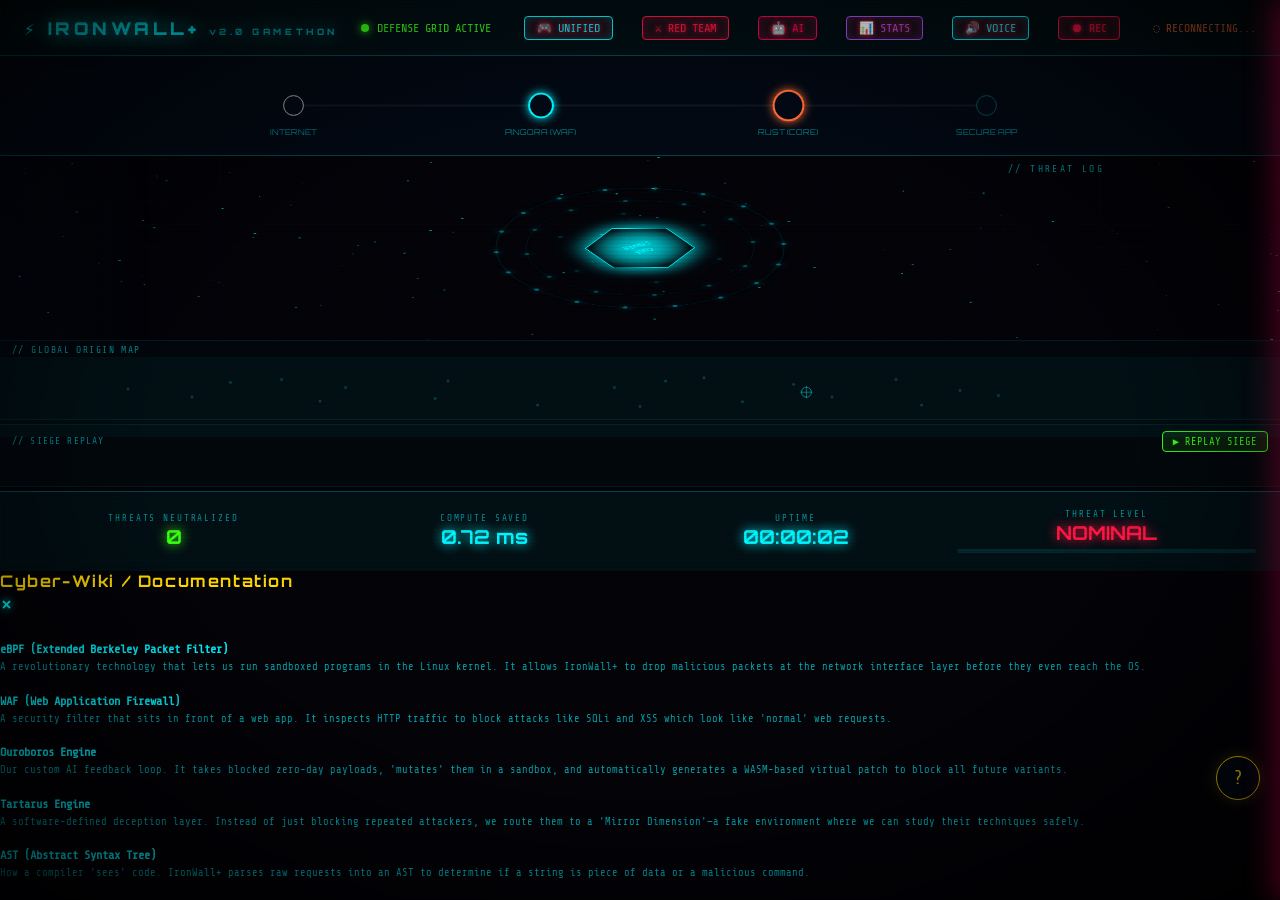
==== commit fb94685a: "Final UI polish: sidebar close button and header navigation fixes" ====
--- a/frontend/index.html
+++ b/frontend/index.html
@@ -4,6 +4,10 @@
 <head>
   <meta charset="UTF-8" />
   <meta name="viewport" content="width=device-width, initial-scale=1.0" />
+  <meta name="apple-mobile-web-app-capable" content="yes">
+  <meta name="apple-mobile-web-app-status-bar-style" content="black-translucent">
+  <meta name="apple-mobile-web-app-title" content="IronWall+">
+  <meta name="theme-color" content="#030308">
   <title>IronWall+ | Cyberpunk Defense Grid</title>
   <meta name="description" content="IronWall+ — Real-time AI-powered network defense. Gamethon 2026 Demo." />
   <link rel="manifest" href="manifest.json" />
@@ -21,15 +25,19 @@
         <div class="status-dot"></div>
         <span>DEFENSE GRID ACTIVE</span>
       </div>
-      <button id="voice-btn" class="record-btn"
-        style="border-color: #00f5ff; color: #00f5ff; box-shadow: inset 0 0 10px rgba(0,245,255,0.2);">🔊 VOICE:
-        OFF</button>
-      <button id="stats-btn" class="record-btn"
-        style="border-color:#a855f7;color:#a855f7;box-shadow:inset 0 0 10px rgba(168,85,247,0.2);">📊 STATS</button>
-      <button id="ai-chat-toggle-btn" class="record-btn"
-        style="border-color:#ff0055;color:#ff0055;box-shadow:inset 0 0 10px rgba(255,0,85,0.2);">🤖 AI
-        CONSULTANT</button>
-      <button id="record-btn" class="record-btn">⏺ REC</button>
+      <div class="header-actions">
+        <button id="unified-btn" class="record-btn nav-btn" onclick="window.location.href='unified.html'"
+          style="border-color:#00f5ff;color:#00f5ff;box-shadow:inset 0 0 10px rgba(0,245,255,0.2);">🎮 UNIFIED</button>
+        <button id="red-team-btn" class="record-btn nav-btn" onclick="window.location.href='attacker.html'"
+          style="border-color:#ff1744;color:#ff1744;box-shadow:inset 0 0 10px rgba(255,23,68,0.2);">⚔️ RED TEAM</button>
+        <button id="ai-chat-toggle-btn" class="record-btn"
+          style="border-color:#ff0055;color:#ff0055;box-shadow:inset 0 0 10px rgba(255,0,85,0.2);">🤖 AI</button>
+        <button id="stats-btn" class="record-btn"
+          style="border-color:#a855f7;color:#a855f7;box-shadow:inset 0 0 10px rgba(168,85,247,0.2);">📊 STATS</button>
+        <button id="voice-btn" class="record-btn"
+          style="border-color: #00f5ff; color: #00f5ff; box-shadow: inset 0 0 10px rgba(0,245,255,0.2);">🔊 VOICE</button>
+        <button id="record-btn" class="record-btn">⏺ REC</button>
+      </div>
       <div id="ws-status">◌ CONNECTING...</div>
     </header>
 
@@ -186,9 +194,9 @@
 
     <!-- Cyber-Wiki Glossary Panel -->
     <div id="knowledge-btn" title="Open Cyber-Wiki">?</div>
-    <div id="glossary-panel">
       <div class="glossary-header">
         <h3 class="glossary-title">Cyber-Wiki / Documentation</h3>
+        <div id="close-glossary" style="cursor:pointer; font-size:1.5rem; color:var(--neon-cyan); text-shadow:0 0 10px var(--neon-cyan);">&times;</div>
       </div>
       <div id="glossary-content">
         <!-- Populated by game.js -->
@@ -246,16 +254,16 @@
       </div>
       <div class="ai-chat-config">
         <label style="font-size:0.7rem; color:#aaa;">Local API Endpoint (OpenAI Format):</label>
-        <input type="text" id="ai-endpoint-url" value="http://localhost:11434/api/generate"
+        <input type="text" id="ai-endpoint-url" value="http://localhost:11434/api/chat"
           style="width:100%; padding:4px; font-size:0.75rem; background:#000; color:#00f5ff; border:1px solid #005a9e; margin-top:4px;">
         <label style="font-size:0.7rem; color:#aaa; margin-top:5px; display:block;">Model Name:</label>
-        <input type="text" id="ai-model-name" value="phi3"
+        <input type="text" id="ai-model-name" value="ironwall-ai"
           style="width:100%; padding:4px; font-size:0.75rem; background:#000; color:#00f5ff; border:1px solid #005a9e; margin-top:4px;">
       </div>
       <div id="ai-chat-history">
         <div class="chat-msg ai">
-          <strong>SYSTEM:</strong> Phi-3 Consultant Online. Ask me about cybersecurity, the IronWall+ architecture, or
-          how to mitigate specific threats.
+          <strong>SYSTEM:</strong> TinyLlama Security Consultant Online. Running natively to protect system memory. Ask
+          me about cyber threats.
         </div>
       </div>
       <div class="ai-chat-input-area">
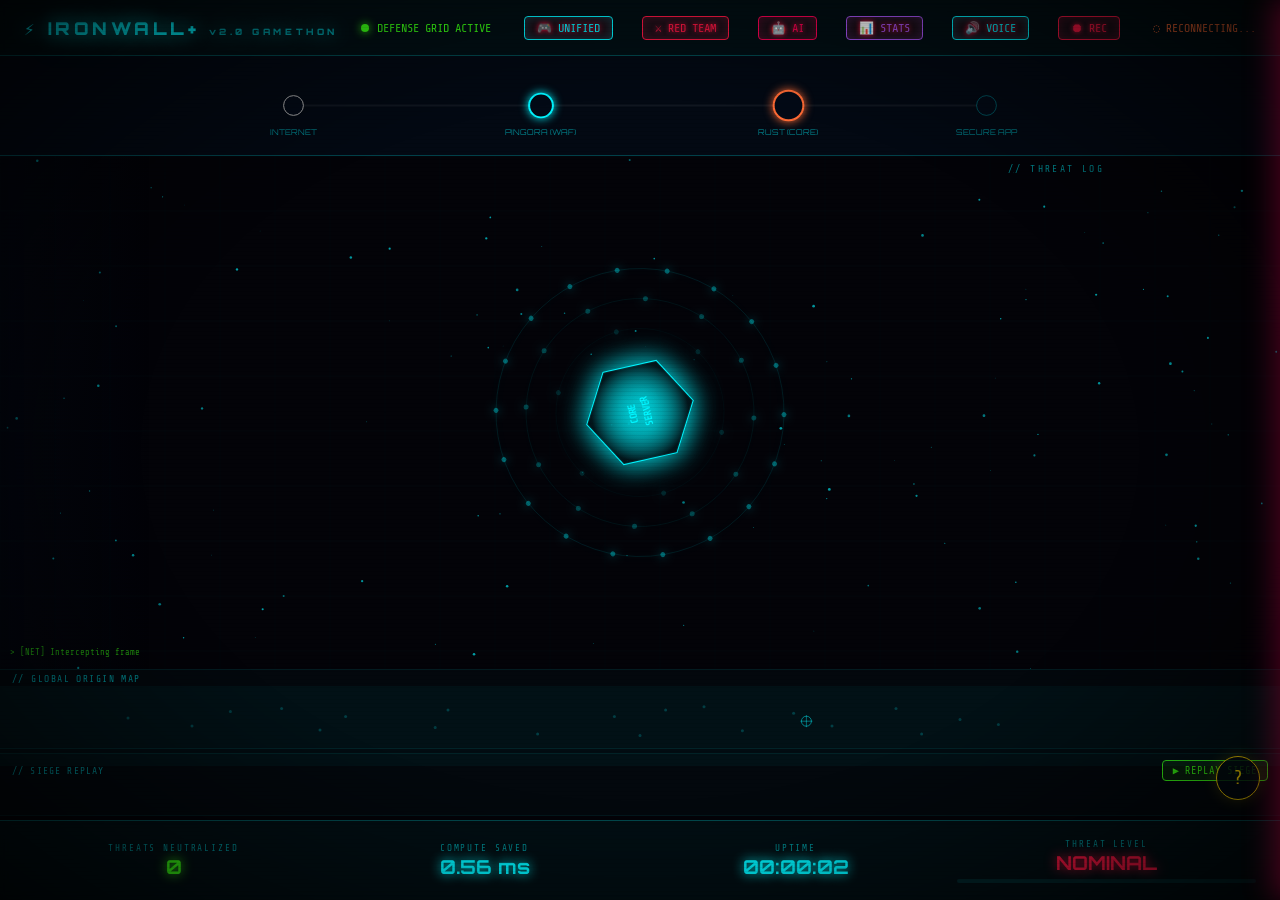
==== commit 88b2da55: "Fix UI navigation and sidebar close functionality" ====
--- a/frontend/index.html
+++ b/frontend/index.html
@@ -194,6 +194,7 @@
 
     <!-- Cyber-Wiki Glossary Panel -->
     <div id="knowledge-btn" title="Open Cyber-Wiki">?</div>
+    <div id="glossary-panel">
       <div class="glossary-header">
         <h3 class="glossary-title">Cyber-Wiki / Documentation</h3>
         <div id="close-glossary" style="cursor:pointer; font-size:1.5rem; color:var(--neon-cyan); text-shadow:0 0 10px var(--neon-cyan);">&times;</div>
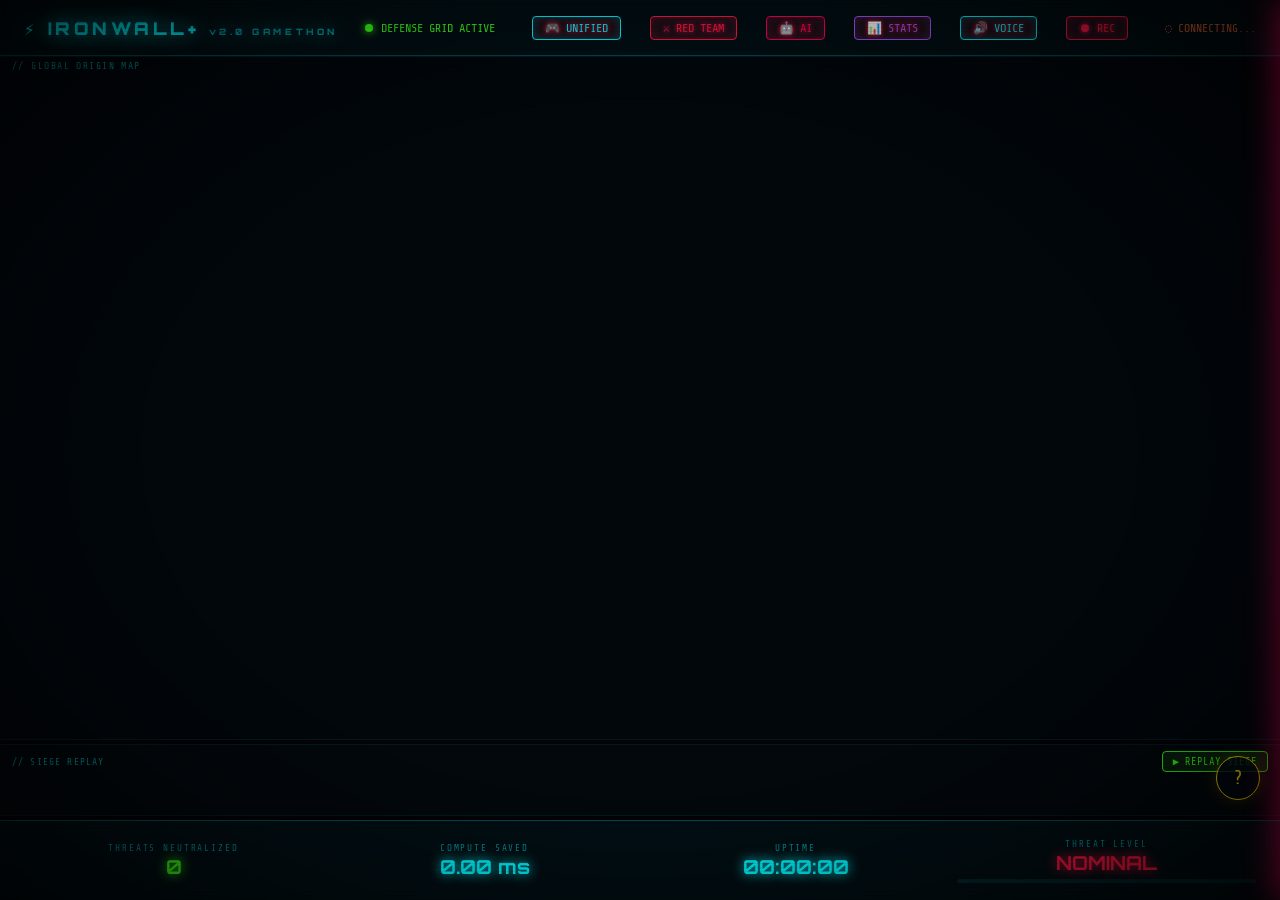
==== commit 2e603d95: "UI: display lobby join code on host screen and update instructions" ====
--- a/frontend/index.html
+++ b/frontend/index.html
@@ -25,6 +25,10 @@
         <div class="status-dot"></div>
         <span>DEFENSE GRID ACTIVE</span>
       </div>
+      <div id="lobby-code-badge" class="status-badge" style="color:var(--neon-purple); border-left: 1px solid rgba(191,95,255,0.3); padding-left:12px; margin-left:12px; display:none;">
+        <span style="opacity:0.6; font-size:0.8em;">LOBBY:</span>
+        <span id="lobby-code-val" style="font-weight:900; letter-spacing:2px;">----</span>
+      </div>
       <div class="header-actions">
         <button id="unified-btn" class="record-btn nav-btn" onclick="window.location.href='unified.html'"
           style="border-color:#00f5ff;color:#00f5ff;box-shadow:inset 0 0 10px rgba(0,245,255,0.2);">🎮 UNIFIED</button>
@@ -41,31 +45,6 @@
       <div id="ws-status">◌ CONNECTING...</div>
     </header>
 
-    <!-- ── Phase 4 — Network Visualization ── -->
-    <div class="network-viz">
-      <svg id="network-path-svg" viewBox="0 0 800 100">
-        <path id="main-path" d="M 50,50 L 300,50 L 550,50 L 750,50" fill="none" stroke="rgba(255,255,255,0.05)"
-          stroke-width="2" />
-        <g class="node internet">
-          <circle cx="50" cy="50" r="10" />
-          <text x="50" y="80">INTERNET</text>
-        </g>
-        <g class="node pingora">
-          <circle cx="300" cy="50" r="12" />
-          <text x="300" y="80">PINGORA (WAF)</text>
-        </g>
-        <g class="node rust-core">
-          <circle cx="550" cy="50" r="15" />
-          <text x="550" y="80">RUST (CORE)</text>
-        </g>
-        <g class="node target">
-          <circle cx="750" cy="50" r="10" />
-          <text x="750" y="80">SECURE APP</text>
-        </g>
-        <!-- The Pulse -->
-        <circle id="pulse-dot" cx="50" cy="50" r="6" fill="#00f5ff" opacity="0" />
-      </svg>
-    </div>
 
     <div id="arena-container">
       <div id="matrix-stream" class="matrix-log-container"></div>
@@ -258,7 +237,7 @@
         <input type="text" id="ai-endpoint-url" value="http://localhost:11434/api/chat"
           style="width:100%; padding:4px; font-size:0.75rem; background:#000; color:#00f5ff; border:1px solid #005a9e; margin-top:4px;">
         <label style="font-size:0.7rem; color:#aaa; margin-top:5px; display:block;">Model Name:</label>
-        <input type="text" id="ai-model-name" value="ironwall-ai"
+        <input type="text" id="ai-model-name" value="tinyllama"
           style="width:100%; padding:4px; font-size:0.75rem; background:#000; color:#00f5ff; border:1px solid #005a9e; margin-top:4px;">
       </div>
       <div id="ai-chat-history">
